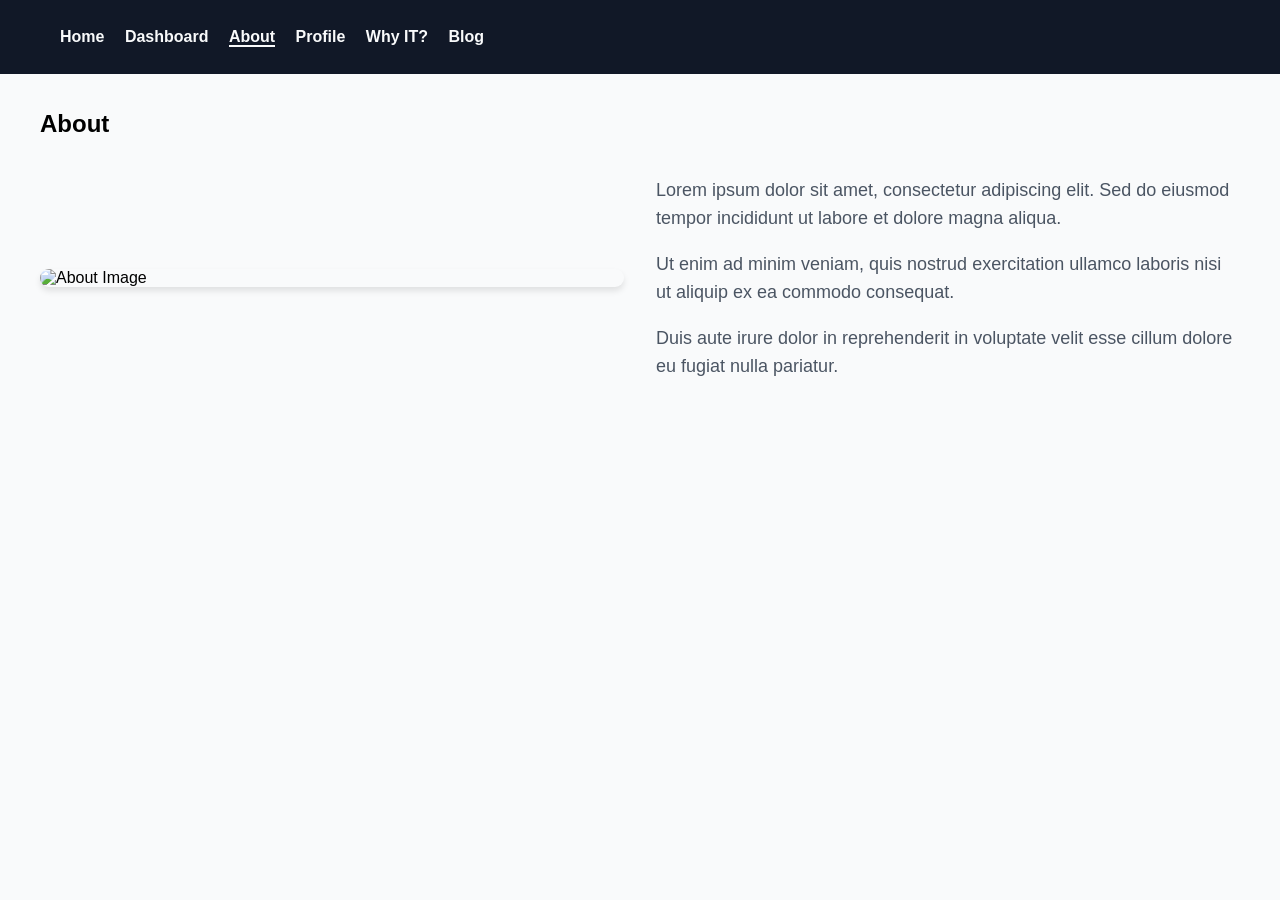
==== about.html @ 6f4bd99e "add about, blog, dashboard, why-it" ====
<!DOCTYPE html>
<html lang="en">
<head>
    <meta charset="UTF-8">
    <meta name="viewport" content="width=device-width, initial-scale=1.0">
    <title>Home</title>
    <link rel="stylesheet" href="assets/css/style.css">
</head>
<body>
    <nav>
        <ul>
            <li><a class="" href="index.html">Home</a></li>
            <li><a class="" href="dashboard.html">Dashboard</a></li>
            <li><a class="active" href="about.html">About</a></li>
            <li><a class="" href="profile.html">Profile</a></li>
            <li><a class="" href="why-it.html">Why IT?</a></li>
            <li><a class="" href="blog.html">Blog</a></li>
        </ul>
    </nav>
    
    <section id="about" class="container">
        <h1>About</h1>
        <div class="content">
            <img src="https://placehold.co/600x400" alt="About Image" class="about-image">
            <div class="about-me">
                <p>Lorem ipsum dolor sit amet, consectetur adipiscing elit. Sed do eiusmod tempor incididunt ut labore et dolore
                    magna aliqua.</p>
                <p>Ut enim ad minim veniam, quis nostrud exercitation ullamco laboris nisi ut aliquip ex ea commodo consequat.</p>
                <p>Duis aute irure dolor in reprehenderit in voluptate velit esse cillum dolore eu fugiat nulla pariatur.</p>
            </div>
        </div>

    </section>
</body>
</html>
---- assets/css/style.css ----
:root{
    --header-font-h1-size: 2rem;
    --header-font-p-size: 1rem;
}

body {
    margin: 0;
    font-family: Arial, sans-serif;
    padding: 0;
    background-color: #f9fafb;
}

.container {
    max-width: 1200px;
    margin: 0 auto;
    padding: 1rem;
}

/* Navigation */
nav {
    position: sticky;
    top: 0;
    align-items: center;
    justify-content: space-between;
    gap: 1rem;
    padding: 0.75rem 1.25rem;
    background: #111827;
    color: #f9fafb;
    list-style: none;
}

nav li {
    display: inline-block;
    margin-right: 1rem;
}

nav a {
    color: #f9fafb;
    text-decoration: none;
    font-weight: 600;
    transition: opacity 0.2s ease;
}

nav a:hover {
    color: #f9fafb;
    opacity: 0.8;
}

nav a.active {
    color: #f9fafb;
    font-weight: bold;
    border-bottom: 2px solid #f9fafb;
}

/* Home  */
#home {
    background: url(https://placehold.co/600x400/grey/white) no-repeat center center/cover;
    height: 100vh;
    padding: 2rem;
    font-size: 1.5rem;
    text-align: center;
    align-content: center;
}

/* Dashboard */
#dashboard {
    padding: 2rem;
}
.dashboard-header h1 {
    font-size: var(--header-font-h1-size);
    font-weight: bold;
    color: #111827;
}

.dashboard-header p {
    font-size: var(--header-font-p-size);
    color: #4b5563;
}

table {
    width: 100%;
    border-spacing: 2px;
    border-collapse: separate;
    box-sizing: border-box; 
    margin-top: 1rem;
}
thead th {
    background-color: #2d4157;
    color: #f9fafb;
    padding: 0.75rem;
    text-align: left;
    font-weight: bold;
}
tbody td {
    background-color: #f9fafb;
    color: #111827;
    padding: 0.75rem;
    border-top: 1px solid #e5e7eb;
}

#progressbar {
  background-color: black;
  border-radius: 13px;
  padding: 1.5px;
}

#progressbar>div {
  background-color: rgb(255, 47, 0);
  width: 0%;
  height: 15px;
  border-radius: 13px;
}

/* About */
.content {
    max-width: 1200px;
    margin: 0 auto;
    display: flex;
    align-items: center;
    gap: 2rem;
}

.about-image {
    flex: 0 0 calc(50% - 1rem);
    width: 100%;
    height: auto;
    border-radius: 2.5rem;
    box-shadow: 0 4px 6px rgba(0, 0, 0, 0.1);
}

.about-me {
    flex: 0 0 calc(50% - 1rem);
    font-size: 1.125rem;
    line-height: 1.75rem;
    color: #4b5563;
}

/* Blog */
#blog {
    padding: 2rem;
}

.blog-header {
    text-align: center;
    margin-bottom: 2rem;
}

.blog-header h1 {
    font-size: var(--header-font-h1-size);
    font-weight: bold;
    color: #111827;
}

.blog-header p {
    font-size: var(--header-font-p-size);
    color: #4b5563;
}

.blog-grid {
    display: grid;
    grid-template-columns: repeat(auto-fill, minmax(300px, 1fr));
    gap: 2rem;
    margin-top: 2rem;
}

.blog-post {
    background-color: #fff;
    border-radius: 0.75rem;
    overflow: hidden;
    box-shadow: 0 16px 32px rgba(0, 0, 0, 0.12);
    padding: 1.5rem;
    display: flex;
    flex-direction: column;
}

.post-meta {
    display: flex;
    gap: 1rem;
    margin-bottom: 1rem;
    align-items: center;
}

.post-date {
    font-size: 0.875rem;
    color: #6b7280;
    font-weight: 500;
}

.blog-post h2 {
    font-size: 1.375rem;
    font-weight: 700;
    color: #111827;
    margin: 0 0 0.75rem 0;
    line-height: 1.4;
}

.post-excerpt {
    color: #4b5563;
    font-size: 0.95rem;
    line-height: 1.6;
    margin-bottom: 1.5rem;
    flex-grow: 1;
}
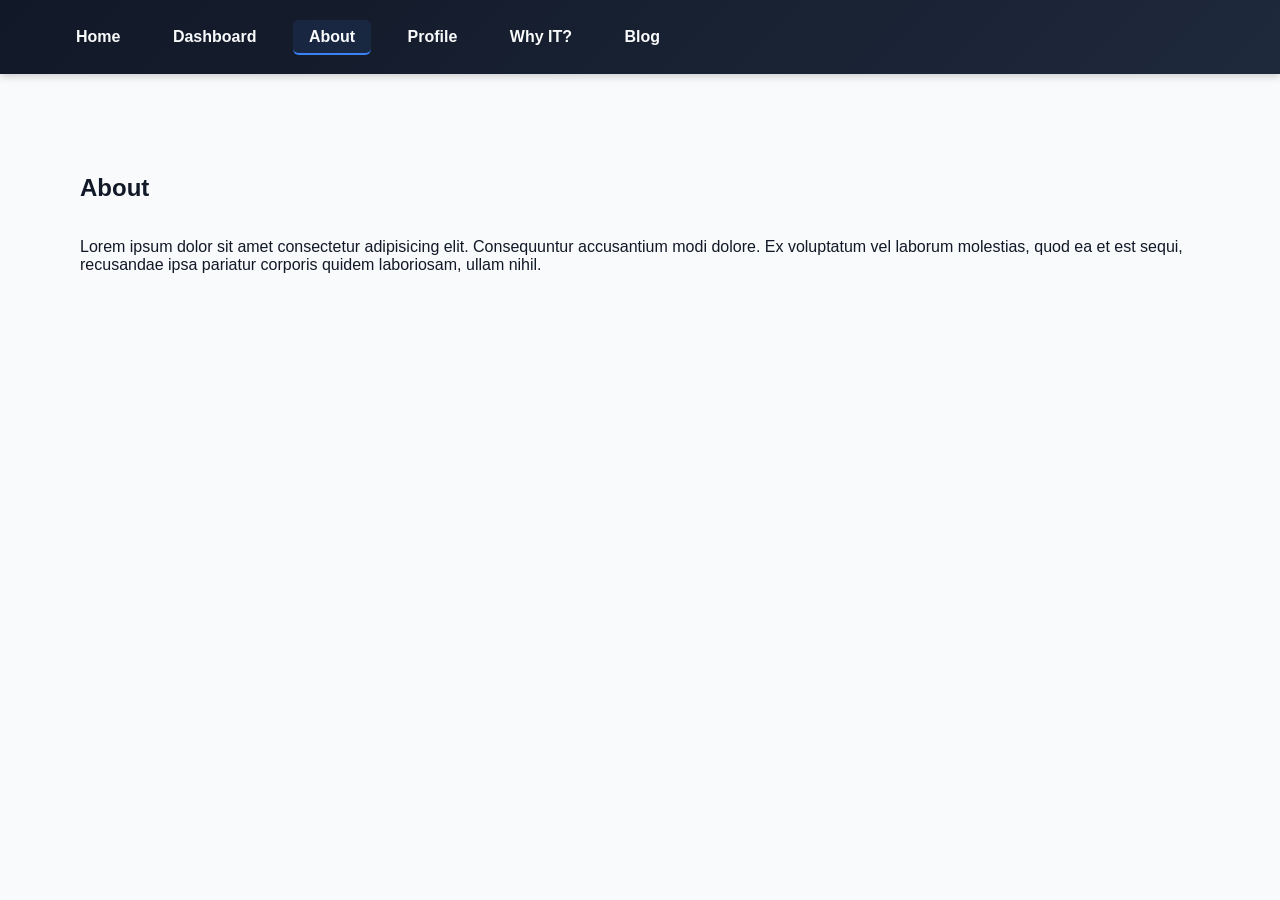
==== commit 46ba5ba0: "update ver.1.2" ====
--- a/about.html
+++ b/about.html
@@ -21,12 +21,10 @@
     <section id="about" class="container">
         <h1>About</h1>
         <div class="content">
-            <img src="https://placehold.co/600x400" alt="About Image" class="about-image">
             <div class="about-me">
-                <p>Lorem ipsum dolor sit amet, consectetur adipiscing elit. Sed do eiusmod tempor incididunt ut labore et dolore
-                    magna aliqua.</p>
-                <p>Ut enim ad minim veniam, quis nostrud exercitation ullamco laboris nisi ut aliquip ex ea commodo consequat.</p>
-                <p>Duis aute irure dolor in reprehenderit in voluptate velit esse cillum dolore eu fugiat nulla pariatur.</p>
+                <p>
+                    Lorem ipsum dolor sit amet consectetur adipisicing elit. Consequuntur accusantium modi dolore. Ex voluptatum vel laborum molestias, quod ea et est sequi, recusandae ipsa pariatur corporis quidem laboriosam, ullam nihil.
+                </p>
             </div>
         </div>
 
--- a/assets/css/style.css
+++ b/assets/css/style.css
@@ -1,19 +1,131 @@
-:root{
+:root {
     --header-font-h1-size: 2rem;
     --header-font-p-size: 1rem;
 }
 
 body {
     margin: 0;
-    font-family: Arial, sans-serif;
+    font-family: -apple-system, BlinkMacSystemFont, 'Segoe UI', 'Roboto', 'Oxygen', 'Ubuntu', 'Cantarell', sans-serif;
     padding: 0;
     background-color: #f9fafb;
+    color: #111827;
 }
 
 .container {
-    max-width: 1200px;
+    max-width: 1120px;
     margin: 0 auto;
-    padding: 1rem;
+    padding: 5rem 1.5rem;
+}
+
+.btn {
+    display: inline-block;
+    padding: 0.5rem 1rem;
+    background-color: #e85d3f;
+    color: #f9fafb;
+    text-decoration: none;
+    border-radius: 0.5rem;
+    font-weight: 700;
+    transition: transform 0.25s ease, background-color 0.25s ease;
+}
+
+.btn span {
+    display: inline-block;
+    margin-left: 0.5rem;
+    transition: transform 0.25s ease;
+}
+
+.btn:hover {
+    background-color: #c94a31;
+    transform: translateY(-2px);
+}
+
+.btn:hover span {
+    transform: translateX(4px);
+}
+
+.home-content {
+    background: #ffffff;
+    border-radius: 1rem;
+    box-shadow: 0 20px 50px rgba(15, 23, 42, 0.159);
+    display: grid;
+    grid-template-columns: minmax(0, 1fr) 220px;
+    gap: 4rem;
+    margin: 0 auto;
+    max-width: 920px;
+    padding: 3.5rem;
+}
+
+.home-copy {
+    max-width: 620px;
+}
+
+.eyebrow {
+    color: #e85d3f;
+    font-size: 0.75rem;
+    font-weight: 800;
+    letter-spacing: 0.12em;
+    margin: 0 0 1rem;
+    text-transform: uppercase;
+}
+
+.home-copy h2 {
+    color: #0f172a;
+    font-size: clamp(2rem, 5vw, 3.5rem);
+    line-height: 1.05;
+    margin: 0 0 1.25rem;
+}
+
+.home-copy > p:not(.eyebrow) {
+    color: #64748b;
+    line-height: 1.8;
+    margin: 0 0 2rem;
+}
+
+.home-stats {
+    align-self: stretch;
+    border-left: 1px solid #e2e8f0;
+    display: flex;
+    flex-direction: column;
+    justify-content: space-between;
+    padding-left: 2rem;
+}
+
+.stat {
+    display: flex;
+    flex-direction: column;
+    gap: 0.25rem;
+}
+
+.stat strong {
+    color: #0f172a;
+    font-size: 1.5rem;
+}
+
+.stat span {
+    color: #94a3b8;
+    font-size: 0.8rem;
+    font-weight: 700;
+    text-transform: uppercase;
+}
+
+@media (max-width: 700px) {
+    .container {
+        padding: 3rem 1rem;
+    }
+
+    .home-content {
+        grid-template-columns: 1fr;
+        gap: 2.5rem;
+        padding: 2rem;
+    }
+
+    .home-stats {
+        border-left: 0;
+        border-top: 1px solid #e2e8f0;
+        flex-direction: row;
+        gap: 1rem;
+        padding: 1.5rem 0 0;
+    }
 }
 
 /* Navigation */
@@ -24,9 +136,11 @@
     justify-content: space-between;
     gap: 1rem;
     padding: 0.75rem 1.25rem;
-    background: #111827;
+    background: linear-gradient(135deg, #111827 0%, #1e293b 100%);
     color: #f9fafb;
     list-style: none;
+    box-shadow: 0 2px 8px rgba(0, 0, 0, 0.2);
+    z-index: 100;
 }
 
 nav li {
@@ -38,101 +152,161 @@
     color: #f9fafb;
     text-decoration: none;
     font-weight: 600;
-    transition: opacity 0.2s ease;
+    transition: all 0.3s ease;
+    padding: 0.5rem 1rem;
+    border-radius: 0.375rem;
+    position: relative;
 }
 
 nav a:hover {
     color: #f9fafb;
-    opacity: 0.8;
+    background-color: rgba(59, 130, 246, 0.1);
+    transform: translateY(-2px);
 }
 
 nav a.active {
     color: #f9fafb;
     font-weight: bold;
-    border-bottom: 2px solid #f9fafb;
+    border-bottom: 2px solid #3b82f6;
+    background-color: rgba(59, 130, 246, 0.1);
 }
 
 /* Home  */
 #home {
-    background: url(https://placehold.co/600x400/grey/white) no-repeat center center/cover;
+    background: linear-gradient(135deg, #0f172a 0%, #1e293b 100%);
     height: 100vh;
     padding: 2rem;
     font-size: 1.5rem;
     text-align: center;
     align-content: center;
+    color: #f9fafb;
+    display: flex;
+    flex-direction: column;
+    justify-content: center;
+    align-items: center;
+}
+
+#home h1 {
+    font-size: 3rem;
+    font-weight: 700;
+    margin-bottom: 1rem;
+    letter-spacing: -1px;
+}
+
+#home p {
+    font-size: 1.25rem;
+    color: #cbd5e1;
+    opacity: 0.9;
+}
+
+.typewriter p{
+    overflow: hidden; 
+    border-right: .15em solid #f9fafb; 
+    white-space: nowrap; 
+    margin: 0 auto; 
+    letter-spacing: .15em; 
+        animation: typing 8.5s steps(40, end) infinite, blink-caret .75s step-end infinite;
+}
+@keyframes typing {
+    0% { width: 0 }
+    41.176% { width: 100% }
+    100% { width: 100% }
+}
+
+/* The typewriter cursor effect */
+@keyframes blink-caret {
+  from, to { border-color: transparent }
+  50% { border-color: rgb(63, 159, 188); }
 }
 
 /* Dashboard */
 #dashboard {
     padding: 2rem;
 }
+
 .dashboard-header h1 {
     font-size: var(--header-font-h1-size);
-    font-weight: bold;
-    color: #111827;
+    font-weight: 700;
+    color: #111827;
+    margin-bottom: 0.5rem;
+    letter-spacing: -0.5px;
 }
 
 .dashboard-header p {
     font-size: var(--header-font-p-size);
-    color: #4b5563;
+    color: #6b7280;
+    margin: 0;
 }
 
 table {
     width: 100%;
-    border-spacing: 2px;
+    border-spacing: 0;
     border-collapse: separate;
-    box-sizing: border-box; 
+    box-sizing: border-box;
     margin-top: 1rem;
-}
+    border-radius: 0.75rem;
+    overflow: hidden;
+    box-shadow: 0 4px 12px rgba(0, 0, 0, 0.08);
+}
+
 thead th {
-    background-color: #2d4157;
-    color: #f9fafb;
-    padding: 0.75rem;
+    background: #2d4157;
+    color: #f9fafb;
+    padding: 1rem 0.75rem;
     text-align: left;
-    font-weight: bold;
-}
+    font-weight: 600;
+    font-size: 0.95rem;
+    letter-spacing: 0.5px;
+}
+
 tbody td {
-    background-color: #f9fafb;
-    color: #111827;
-    padding: 0.75rem;
+    background-color: #f8fafc;
+    color: #111827;
+    padding: 1rem 0.75rem;
     border-top: 1px solid #e5e7eb;
+    transition: all 0.3s ease;
+}
+
+tbody tr {
+    transition: all 0.3s cubic-bezier(0.4, 0, 0.2, 1);
+}
+
+tbody tr:nth-child(even) td {
+    background-color: #f0f4f8;
+}
+
+tbody tr:hover td {
+    background-color: #dbeafe;
+    box-shadow: inset 0 0 0 1px none;
+}
+
+tbody tr:hover {
+    background-color: #dbeafe;
+    box-shadow: 0 4px 12px rgba(59, 130, 246, 0.15);
 }
 
 #progressbar {
-  background-color: black;
-  border-radius: 13px;
-  padding: 1.5px;
+    margin: 1.5rem auto;
+    background-color: rgb(61, 61, 61);
+    border-radius: 13px;
+    padding: 1.5px;
 }
 
 #progressbar>div {
-  background-color: rgb(255, 47, 0);
-  width: 0%;
-  height: 15px;
-  border-radius: 13px;
+    background-color: rgb(255, 47, 0);
+    width: 0%;
+    height: 15px;
+    border-radius: 13px;
 }
 
 /* About */
 .content {
+    font: roboto;
     max-width: 1200px;
     margin: 0 auto;
     display: flex;
     align-items: center;
     gap: 2rem;
-}
-
-.about-image {
-    flex: 0 0 calc(50% - 1rem);
-    width: 100%;
-    height: auto;
-    border-radius: 2.5rem;
-    box-shadow: 0 4px 6px rgba(0, 0, 0, 0.1);
-}
-
-.about-me {
-    flex: 0 0 calc(50% - 1rem);
-    font-size: 1.125rem;
-    line-height: 1.75rem;
-    color: #4b5563;
 }
 
 /* Blog */
@@ -202,3 +376,19 @@
     flex-grow: 1;
 }
 
+/* Profile */
+
+.profile-image {
+    flex: 0 0 calc(50% - 1rem);
+    width: 100%;
+    height: auto;
+    border-radius: 2.5rem;
+    box-shadow: 0 4px 6px rgba(0, 0, 0, 0.1);
+}
+
+.profile-me {
+    flex: 0 0 calc(50% - 1rem);
+    font-size: 1.125rem;
+    line-height: 1.75rem;
+    color: #4b5563;
+}
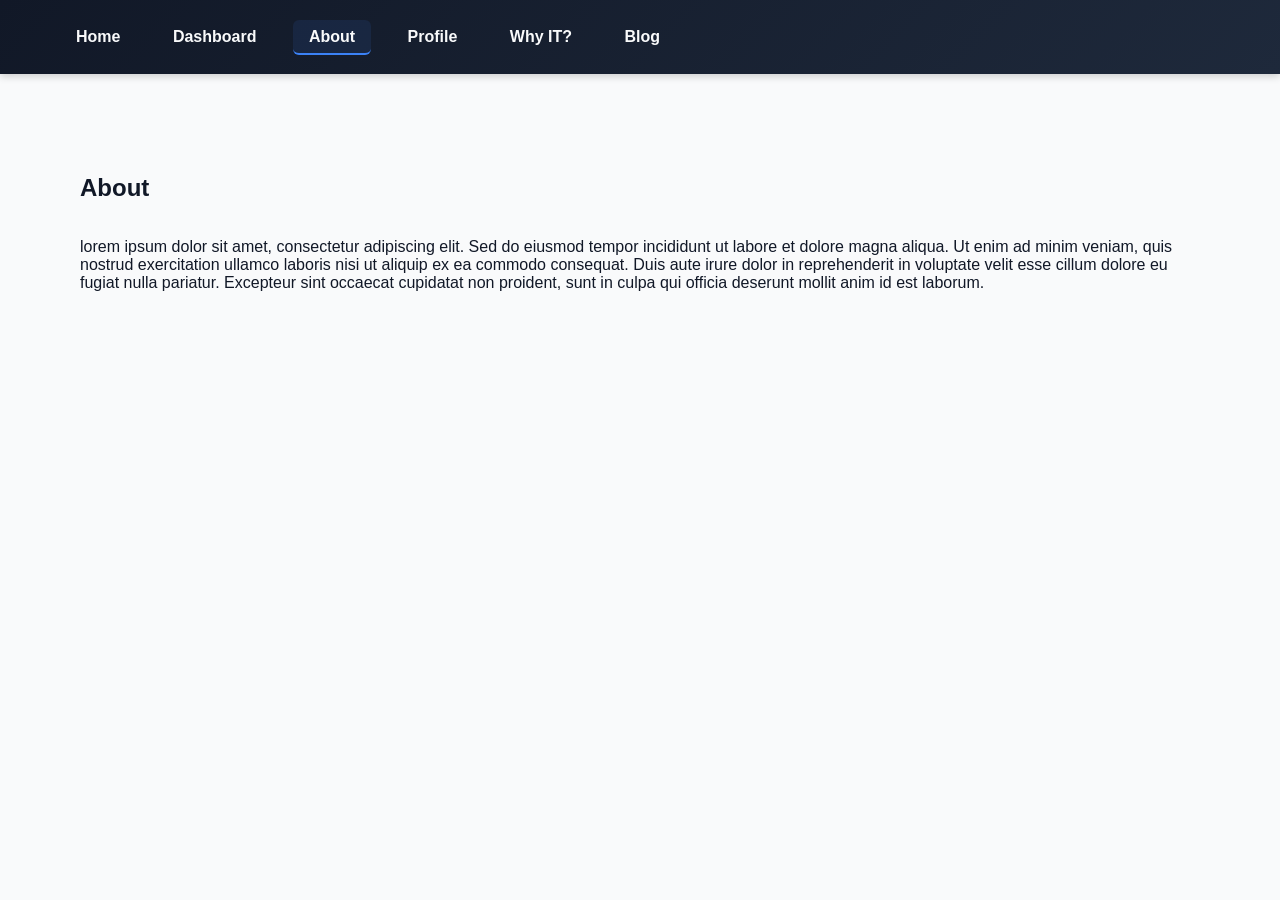
==== commit b7e6a5bd: "update animation and flexbox" ====
--- a/about.html
+++ b/about.html
@@ -1,11 +1,13 @@
 <!DOCTYPE html>
 <html lang="en">
+
 <head>
     <meta charset="UTF-8">
     <meta name="viewport" content="width=device-width, initial-scale=1.0">
     <title>Home</title>
     <link rel="stylesheet" href="assets/css/style.css">
 </head>
+
 <body>
     <nav>
         <ul>
@@ -17,17 +19,22 @@
             <li><a class="" href="blog.html">Blog</a></li>
         </ul>
     </nav>
-    
+
     <section id="about" class="container">
         <h1>About</h1>
         <div class="content">
             <div class="about-me">
                 <p>
-                    Lorem ipsum dolor sit amet consectetur adipisicing elit. Consequuntur accusantium modi dolore. Ex voluptatum vel laborum molestias, quod ea et est sequi, recusandae ipsa pariatur corporis quidem laboriosam, ullam nihil.
+                    lorem ipsum dolor sit amet, consectetur adipiscing elit. Sed do eiusmod tempor incididunt ut labore
+                    et dolore magna aliqua. Ut enim ad minim veniam, quis nostrud exercitation ullamco laboris nisi ut
+                    aliquip ex ea commodo consequat. Duis aute irure dolor in reprehenderit in voluptate velit esse
+                    cillum dolore eu fugiat nulla pariatur. Excepteur sint occaecat cupidatat non proident, sunt in
+                    culpa qui officia deserunt mollit anim id est laborum.
                 </p>
             </div>
         </div>
 
     </section>
 </body>
+
 </html>
--- a/assets/css/style.css
+++ b/assets/css/style.css
@@ -391,4 +391,214 @@
     font-size: 1.125rem;
     line-height: 1.75rem;
     color: #4b5563;
+}
+
+/* Why IT */
+#why-it {
+    max-width: 1120px;
+}
+
+.why-hero {
+    align-items: end;
+    background: #102a43;
+    border-radius: 1rem;
+    color: #f8fafc;
+    display: grid;
+    grid-template-columns: minmax(0, 1fr) 280px;
+    gap: 3rem;
+    overflow: hidden;
+    padding: clamp(2rem, 6vw, 5rem);
+    position: relative;
+}
+
+.why-hero::after {
+    background: #e85d3f;
+    content: '';
+    height: 180px;
+    position: absolute;
+    right: -50px;
+    top: -55px;
+    transform: rotate(28deg);
+    width: 130px;
+}
+
+.why-hero-copy {
+    max-width: 650px;
+    position: relative;
+    z-index: 1;
+}
+
+.why-hero .eyebrow,
+.why-next .eyebrow {
+    color: #ff987f;
+}
+
+.why-hero h1 {
+    font-size: clamp(3.25rem, 9vw, 6.5rem);
+    letter-spacing: -0.06em;
+    line-height: 0.9;
+    margin: 0 0 1.75rem;
+}
+
+.why-intro {
+    color: #d8e4ef;
+    font-size: clamp(1.1rem, 2vw, 1.35rem);
+    line-height: 1.7;
+    margin: 0 0 2rem;
+    max-width: 600px;
+}
+
+.why-hero .btn {
+    background: #f8fafc;
+    color: #102a43;
+}
+
+.why-hero .btn:hover {
+    background: #ff987f;
+    color: #102a43;
+}
+
+.why-hero-mark {
+    align-items: center;
+    border-left: 1px solid rgba(216, 228, 239, 0.3);
+    display: flex;
+    flex-direction: column;
+    justify-content: center;
+    min-height: 230px;
+    position: relative;
+    z-index: 1;
+}
+
+.mark-bracket {
+    color: #ff987f;
+    font-family: 'Courier New', monospace;
+    font-size: clamp(3rem, 8vw, 5.5rem);
+    font-weight: 700;
+    line-height: 1;
+}
+
+.mark-label {
+    color: #9fb3c8;
+    font-family: 'Courier New', monospace;
+    font-size: 0.75rem;
+    letter-spacing: 0.08em;
+    margin-top: 1rem;
+    text-transform: uppercase;
+}
+
+.why-reasons {
+    padding: 5rem 0 4rem;
+}
+
+.section-heading {
+    align-items: end;
+    display: flex;
+    justify-content: space-between;
+    gap: 2rem;
+    margin-bottom: 2rem;
+}
+
+.section-heading .eyebrow {
+    margin-bottom: 0.25rem;
+}
+
+.section-heading h2,
+.why-next h2 {
+    color: #102a43;
+    font-size: clamp(1.75rem, 4vw, 2.5rem);
+    letter-spacing: -0.04em;
+    line-height: 1.1;
+    margin: 0;
+}
+
+.reason-grid {
+    display: grid;
+    grid-template-columns: repeat(3, 1fr);
+    gap: 1rem;
+}
+
+.reason-card {
+    background: #ffffff;
+    border-top: 4px solid #e85d3f;
+    box-shadow: 0 12px 30px rgba(15, 23, 42, 0.09);
+    padding: 1.75rem;
+    transition: transform 0.25s ease, box-shadow 0.25s ease;
+}
+
+.reason-card:hover {
+    box-shadow: 0 18px 36px rgba(15, 23, 42, 0.14);
+    transform: translateY(-5px);
+}
+
+.reason-number {
+    color: #e85d3f;
+    font-family: 'Courier New', monospace;
+    font-size: 0.8rem;
+    font-weight: 700;
+}
+
+.reason-card h3 {
+    color: #102a43;
+    font-size: 1.3rem;
+    margin: 2.5rem 0 0.75rem;
+}
+
+.reason-card p,
+.why-next > p {
+    color: #52677d;
+    line-height: 1.7;
+    margin: 0;
+}
+
+.why-next {
+    align-items: center;
+    background: #dff2f0;
+    display: grid;
+    grid-template-columns: minmax(180px, 0.7fr) 1fr;
+    gap: 3rem;
+    padding: 2.5rem 3rem;
+}
+
+.why-next .eyebrow {
+    color: #15807b;
+    margin-bottom: 0.65rem;
+}
+
+@media (max-width: 700px) {
+    .why-hero {
+        grid-template-columns: 1fr;
+        gap: 2rem;
+        padding: 2rem;
+    }
+
+    .why-hero-mark {
+        border-left: 0;
+        border-top: 1px solid rgba(216, 228, 239, 0.3);
+        min-height: 150px;
+        padding-top: 1.5rem;
+    }
+
+    .why-reasons {
+        padding: 3.5rem 0;
+    }
+
+    .section-heading,
+    .why-next {
+        align-items: start;
+        grid-template-columns: 1fr;
+        display: grid;
+        gap: 1rem;
+    }
+
+    .reason-grid {
+        grid-template-columns: 1fr;
+    }
+
+    .reason-card h3 {
+        margin-top: 1.5rem;
+    }
+
+    .why-next {
+        padding: 2rem;
+    }
 }
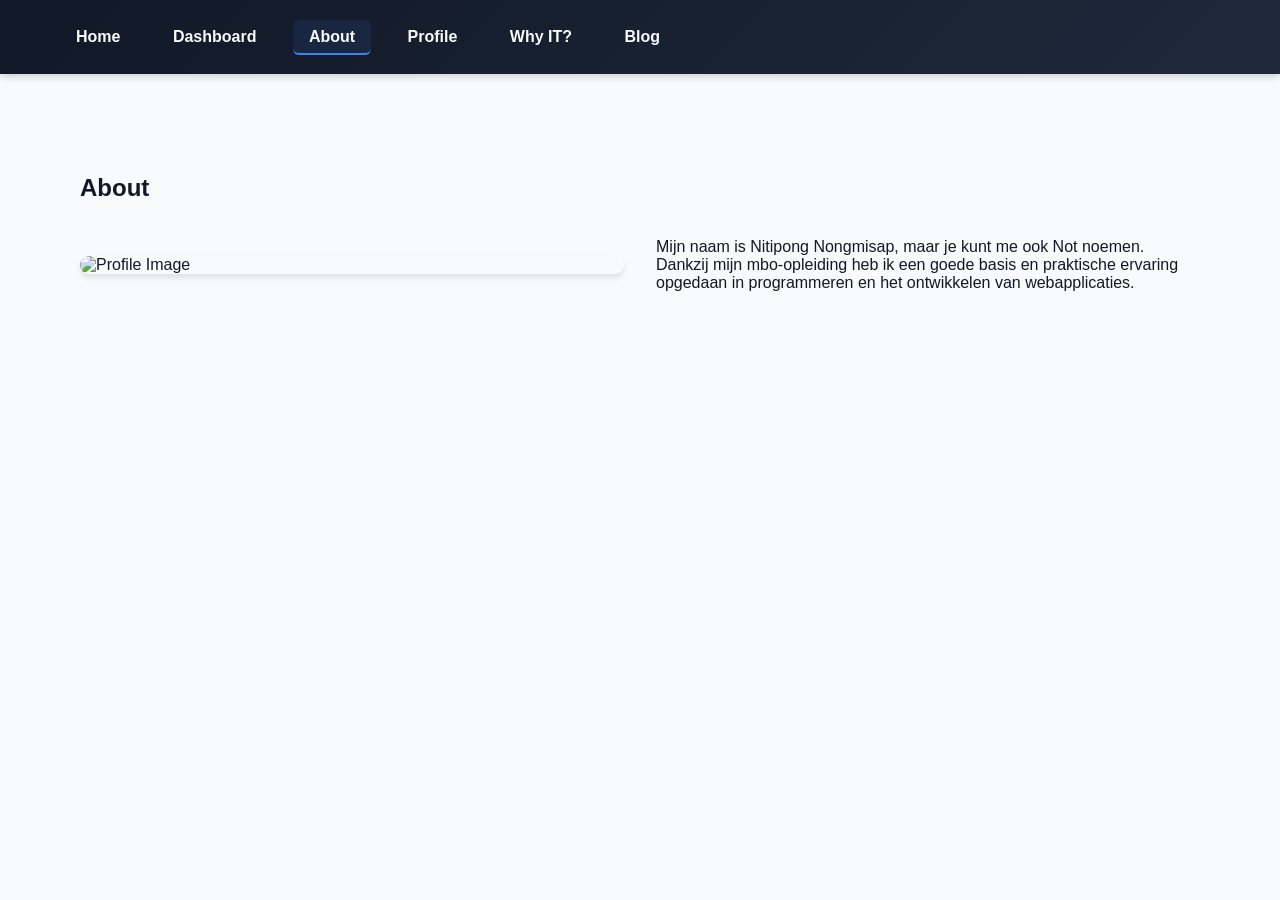
==== commit adf5d898: "add style to blog & change style profile" ====
--- a/about.html
+++ b/about.html
@@ -4,7 +4,7 @@
 <head>
     <meta charset="UTF-8">
     <meta name="viewport" content="width=device-width, initial-scale=1.0">
-    <title>Home</title>
+    <title>About | Not Nongmisap</title>
     <link rel="stylesheet" href="assets/css/style.css">
 </head>
 
@@ -22,19 +22,17 @@
 
     <section id="about" class="container">
         <h1>About</h1>
-        <div class="content">
+        <div class="about-content">
+            <img src="https://placehold.co/600x400" alt="Profile Image" class="about-image">
             <div class="about-me">
                 <p>
-                    lorem ipsum dolor sit amet, consectetur adipiscing elit. Sed do eiusmod tempor incididunt ut labore
-                    et dolore magna aliqua. Ut enim ad minim veniam, quis nostrud exercitation ullamco laboris nisi ut
-                    aliquip ex ea commodo consequat. Duis aute irure dolor in reprehenderit in voluptate velit esse
-                    cillum dolore eu fugiat nulla pariatur. Excepteur sint occaecat cupidatat non proident, sunt in
-                    culpa qui officia deserunt mollit anim id est laborum.
+                    Mijn naam is Nitipong Nongmisap, maar je kunt me ook Not noemen. Dankzij mijn mbo-opleiding heb ik
+                    een goede basis en praktische ervaring opgedaan in programmeren en het ontwikkelen van
+                    webapplicaties.
                 </p>
             </div>
         </div>
-
     </section>
 </body>
 
-</html>+</html>
--- a/assets/css/style.css
+++ b/assets/css/style.css
@@ -41,6 +41,123 @@
 
 .btn:hover span {
     transform: translateX(4px);
+}
+
+.btn-secondary {
+    display: inline-block;
+    padding: 0.5rem 1rem;
+    background-color: #0878b4;
+    color: #f9fafb;
+    text-decoration: none;
+    border-radius: 0.5rem;
+    font-weight: 700;
+    transition: transform 0.25s ease, background-color 0.25s ease;;
+}
+
+.btn-secondary span {
+    display: inline-block;
+    margin-left: 0.5rem;
+    transition: transform 0.25s ease;
+}
+
+.btn-secondary:hover {
+    background-color: #065a8c;
+    transform: translateY(-2px);
+}
+
+.btn-secondary:hover span {
+    transform: translateX(-4px);
+}
+
+/* Navigation */
+nav {
+    position: sticky;
+    top: 0;
+    align-items: center;
+    justify-content: space-between;
+    gap: 1rem;
+    padding: 0.75rem 1.25rem;
+    background: linear-gradient(135deg, #111827 0%, #1e293b 100%);
+    color: #f9fafb;
+    list-style: none;
+    box-shadow: 0 2px 8px rgba(0, 0, 0, 0.2);
+    z-index: 100;
+}
+
+nav li {
+    display: inline-block;
+    margin-right: 1rem;
+}
+
+nav a {
+    color: #f9fafb;
+    text-decoration: none;
+    font-weight: 600;
+    transition: all 0.3s ease;
+    padding: 0.5rem 1rem;
+    border-radius: 0.375rem;
+    position: relative;
+}
+
+nav a:hover {
+    color: #f9fafb;
+    background-color: rgba(59, 130, 246, 0.1);
+    transform: translateY(-2px);
+}
+
+nav a.active {
+    color: #f9fafb;
+    font-weight: bold;
+    border-bottom: 2px solid #3b82f6;
+    background-color: rgba(59, 130, 246, 0.1);
+}
+
+/* Home  */
+#home {
+    background: linear-gradient(135deg, #0f172a 0%, #1e293b 100%);
+    height: 100vh;
+    padding: 2rem;
+    font-size: 1.5rem;
+    text-align: center;
+    align-content: center;
+    color: #f9fafb;
+    display: flex;
+    flex-direction: column;
+    justify-content: center;
+    align-items: center;
+}
+
+#home h1 {
+    font-size: 3rem;
+    font-weight: 700;
+    margin-bottom: 1rem;
+    letter-spacing: -1px;
+}
+
+#home p {
+    font-size: 1.25rem;
+    color: #cbd5e1;
+    opacity: 0.9;
+}
+
+.typewriter p{
+    overflow: hidden; 
+    border-right: .15em solid #f9fafb; 
+    white-space: nowrap; 
+    margin: 0 auto; 
+    letter-spacing: .15em; 
+        animation: typing 8.5s steps(40, end) infinite, blink-caret .75s step-end infinite;
+}
+@keyframes typing {
+    0% { width: 0 }
+    41.176% { width: 100% }
+    100% { width: 100% }
+}
+
+/* The typewriter cursor effect */
+@keyframes blink-caret {
+  from, to { border-color: transparent }
+  50% { border-color: rgb(63, 159, 188); }
 }
 
 .home-content {
@@ -128,97 +245,6 @@
     }
 }
 
-/* Navigation */
-nav {
-    position: sticky;
-    top: 0;
-    align-items: center;
-    justify-content: space-between;
-    gap: 1rem;
-    padding: 0.75rem 1.25rem;
-    background: linear-gradient(135deg, #111827 0%, #1e293b 100%);
-    color: #f9fafb;
-    list-style: none;
-    box-shadow: 0 2px 8px rgba(0, 0, 0, 0.2);
-    z-index: 100;
-}
-
-nav li {
-    display: inline-block;
-    margin-right: 1rem;
-}
-
-nav a {
-    color: #f9fafb;
-    text-decoration: none;
-    font-weight: 600;
-    transition: all 0.3s ease;
-    padding: 0.5rem 1rem;
-    border-radius: 0.375rem;
-    position: relative;
-}
-
-nav a:hover {
-    color: #f9fafb;
-    background-color: rgba(59, 130, 246, 0.1);
-    transform: translateY(-2px);
-}
-
-nav a.active {
-    color: #f9fafb;
-    font-weight: bold;
-    border-bottom: 2px solid #3b82f6;
-    background-color: rgba(59, 130, 246, 0.1);
-}
-
-/* Home  */
-#home {
-    background: linear-gradient(135deg, #0f172a 0%, #1e293b 100%);
-    height: 100vh;
-    padding: 2rem;
-    font-size: 1.5rem;
-    text-align: center;
-    align-content: center;
-    color: #f9fafb;
-    display: flex;
-    flex-direction: column;
-    justify-content: center;
-    align-items: center;
-}
-
-#home h1 {
-    font-size: 3rem;
-    font-weight: 700;
-    margin-bottom: 1rem;
-    letter-spacing: -1px;
-}
-
-#home p {
-    font-size: 1.25rem;
-    color: #cbd5e1;
-    opacity: 0.9;
-}
-
-.typewriter p{
-    overflow: hidden; 
-    border-right: .15em solid #f9fafb; 
-    white-space: nowrap; 
-    margin: 0 auto; 
-    letter-spacing: .15em; 
-        animation: typing 8.5s steps(40, end) infinite, blink-caret .75s step-end infinite;
-}
-@keyframes typing {
-    0% { width: 0 }
-    41.176% { width: 100% }
-    100% { width: 100% }
-}
-
-/* The typewriter cursor effect */
-@keyframes blink-caret {
-  from, to { border-color: transparent }
-  50% { border-color: rgb(63, 159, 188); }
-}
-
 /* Dashboard */
 #dashboard {
     padding: 2rem;
@@ -300,13 +326,21 @@
 }
 
 /* About */
-.content {
+.about-content {
     font: roboto;
     max-width: 1200px;
     margin: 0 auto;
     display: flex;
     align-items: center;
     gap: 2rem;
+}
+
+.about-image {
+    flex: 0 0 calc(50% - 1rem);
+    width: 100%;
+    height: auto;
+    border-radius: 2.5rem;
+    box-shadow: 0 4px 6px rgba(0, 0, 0, 0.1);
 }
 
 /* Blog */
@@ -376,30 +410,25 @@
     flex-grow: 1;
 }
 
+@media (max-width: 700px) {
+    .blog-grid {
+        grid-template-columns: 100%;
+    }
+}
+/* Goals */
+
+
+
 /* Profile */
 
-.profile-image {
-    flex: 0 0 calc(50% - 1rem);
-    width: 100%;
-    height: auto;
-    border-radius: 2.5rem;
-    box-shadow: 0 4px 6px rgba(0, 0, 0, 0.1);
-}
-
-.profile-me {
-    flex: 0 0 calc(50% - 1rem);
-    font-size: 1.125rem;
-    line-height: 1.75rem;
-    color: #4b5563;
-}
-
-/* Why IT */
-#why-it {
-    max-width: 1120px;
-}
-
-.why-hero {
-    align-items: end;
+@media (max-width: 1024px) {
+    .content {
+        flex-direction: column;
+        text-align: center;
+    }
+}
+
+.profile-hero {
     background: #102a43;
     border-radius: 1rem;
     color: #f8fafc;
@@ -411,15 +440,41 @@
     position: relative;
 }
 
-.why-hero::after {
-    background: #e85d3f;
-    content: '';
-    height: 180px;
-    position: absolute;
-    right: -50px;
-    top: -55px;
-    transform: rotate(28deg);
-    width: 130px;
+.profile-title {
+    font-size: 2rem;
+    font-weight: 700;
+    color: #fff;
+    margin-bottom: 0.5rem;
+}
+
+.profile-intro {
+    font-size: 1.125rem;
+    line-height: 1.75rem;
+    color: #d8e4ef;
+    margin-top: 1rem;
+}
+
+.profile-hero-copy {
+    max-width: 650px;
+    position: relative;
+    z-index: 1;
+}
+
+/* Why-IT */
+#why-it {
+    max-width: 1120px;
+}
+
+.why-hero {
+    background: #102a43;
+    border-radius: 1rem;
+    color: #f8fafc;
+    display: grid;
+    grid-template-columns: minmax(0, 1fr) 280px;
+    gap: 3rem;
+    overflow: hidden;
+    padding: clamp(2rem, 6vw, 5rem);
+    position: relative;
 }
 
 .why-hero-copy {
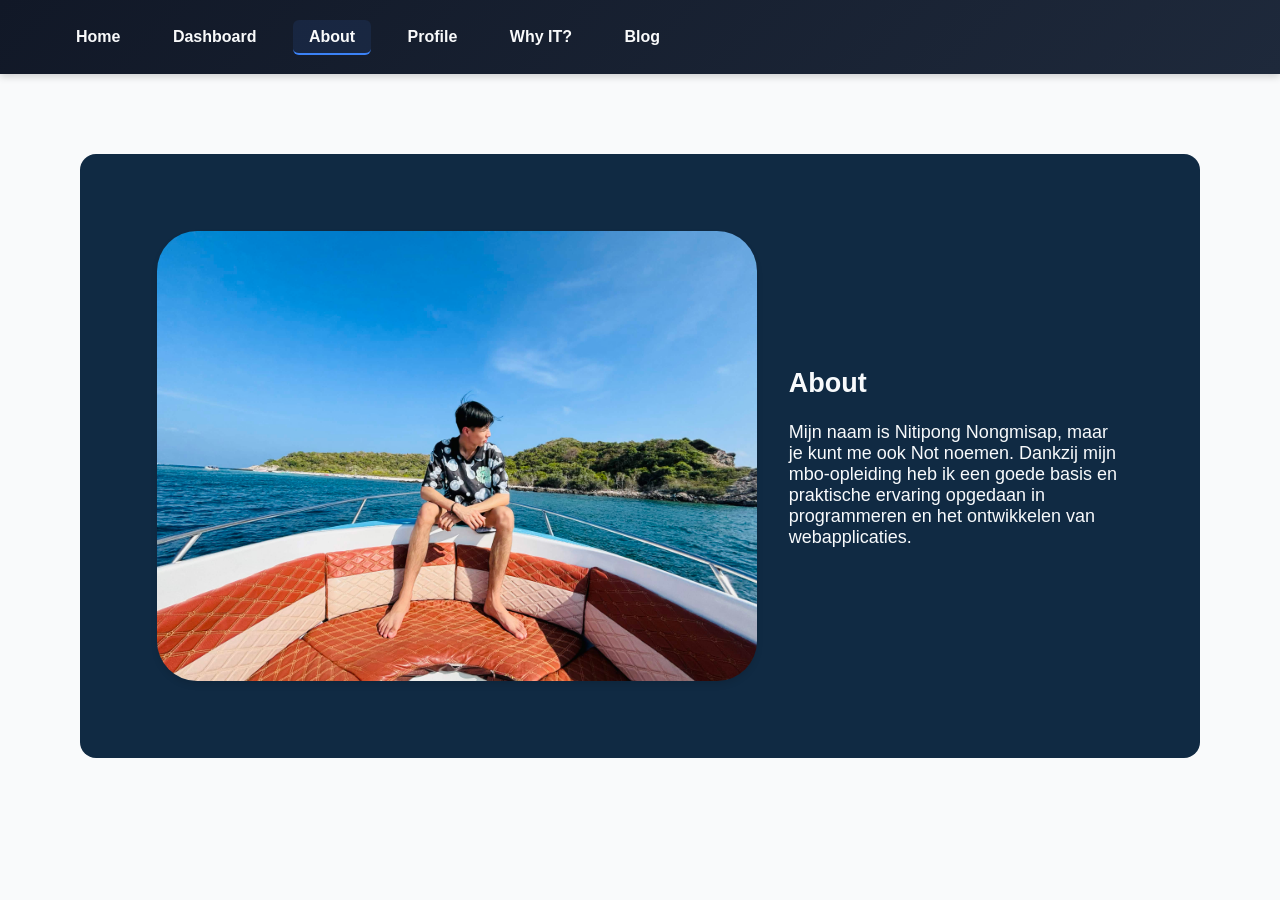
==== commit 28e75061: "update profile page" ====
--- a/about.html
+++ b/about.html
@@ -21,10 +21,11 @@
     </nav>
 
     <section id="about" class="container">
-        <h1>About</h1>
         <div class="about-content">
-            <img src="https://placehold.co/600x400" alt="Profile Image" class="about-image">
+            <img src="assets/images/profile.jpg" alt="Profile Image" class="about-image">
             <div class="about-me">
+                <h1>About</h1>
+
                 <p>
                     Mijn naam is Nitipong Nongmisap, maar je kunt me ook Not noemen. Dankzij mijn mbo-opleiding heb ik
                     een goede basis en praktische ervaring opgedaan in programmeren en het ontwikkelen van
@@ -35,4 +36,4 @@
     </section>
 </body>
 
-</html>
+</html>
--- a/assets/css/style.css
+++ b/assets/css/style.css
@@ -318,7 +318,7 @@
     padding: 1.5px;
 }
 
-#progressbar>div {
+#progressbarGrade {
     background-color: rgb(255, 47, 0);
     width: 0%;
     height: 15px;
@@ -327,20 +327,37 @@
 
 /* About */
 .about-content {
-    font: roboto;
+    background: #102a43;
+    font-size: 1.125rem;
+    color: #f8fafc;
+    border-radius: 1rem;
+    padding: clamp(2rem, 6vw, 5rem);
     max-width: 1200px;
     margin: 0 auto;
     display: flex;
     align-items: center;
     gap: 2rem;
+    flex-direction: row;
 }
 
 .about-image {
     flex: 0 0 calc(50% - 1rem);
     width: 100%;
-    height: auto;
+    height: 450px;
     border-radius: 2.5rem;
     box-shadow: 0 4px 6px rgba(0, 0, 0, 0.1);
+}
+
+@media screen and (max-width: 768px) {
+    .about-content {
+        flex-direction: column;
+    }
+
+    .about-image {
+        flex: 0 0 auto;
+        height: 500px;
+        width: 100%;
+    }
 }
 
 /* Blog */
@@ -421,44 +438,76 @@
 
 /* Profile */
 
-@media (max-width: 1024px) {
-    .content {
+#profile {
+    max-width: 960px;
+}
+
+.profile-hero {
+    background: linear-gradient(135deg, #102a43, #173f5f);
+    border-left: 5px solid #e85d3f;
+    border-radius: 0.75rem;
+    box-shadow: 0 18px 40px rgba(15, 23, 42, 0.16);
+    display: block;
+    margin: 2rem 0;
+    padding: clamp(2rem, 5vw, 4rem);
+}
+
+.profile-hero h1 {
+    color: #ffffff;
+    font-size: clamp(2rem, 5vw, 3.5rem);
+    line-height: 1;
+    margin: 0 0 1.25rem;
+}
+
+.profile-experience,
+.profile-hero-copy {
+    max-width: 700px;
+}
+
+.profile-experience > div:not(.home-stats),
+.profile-intro {
+    color: #d8e4ef;
+    font-size: 1.1rem;
+    line-height: 1.8;
+}
+
+.profile-hero + .profile-hero {
+    background: #ffffff;
+    border-left: 5px solid #0878b4;
+    color: #111827;
+}
+
+.profile-hero + .profile-hero h1 {
+    color: #102a43;
+}
+
+.profile-hero + .profile-hero .profile-intro {
+    color: #526579;
+}
+
+.profile-hero .home-stats {
+    border-left: 0;
+    display: flex;
+    flex-direction: row;
+    gap: 3rem;
+    margin-top: 2.5rem;
+    padding: 1.5rem 0 0;
+    border-top: 1px solid rgba(216, 228, 239, 0.3);
+}
+
+.profile-hero .stat b {
+    color: #ffffff;
+}
+
+@media (max-width: 700px) {
+    .profile-hero .home-stats {
+        align-items: flex-start;
         flex-direction: column;
-        text-align: center;
-    }
-}
-
-.profile-hero {
-    background: #102a43;
-    border-radius: 1rem;
-    color: #f8fafc;
-    display: grid;
-    grid-template-columns: minmax(0, 1fr) 280px;
-    gap: 3rem;
-    overflow: hidden;
-    padding: clamp(2rem, 6vw, 5rem);
-    position: relative;
-}
-
-.profile-title {
-    font-size: 2rem;
-    font-weight: 700;
-    color: #fff;
-    margin-bottom: 0.5rem;
-}
-
-.profile-intro {
-    font-size: 1.125rem;
-    line-height: 1.75rem;
-    color: #d8e4ef;
-    margin-top: 1rem;
-}
-
-.profile-hero-copy {
-    max-width: 650px;
-    position: relative;
-    z-index: 1;
-}
+        gap: 1rem;
+    }
+}
+
+
 
 /* Why-IT */
 #why-it {
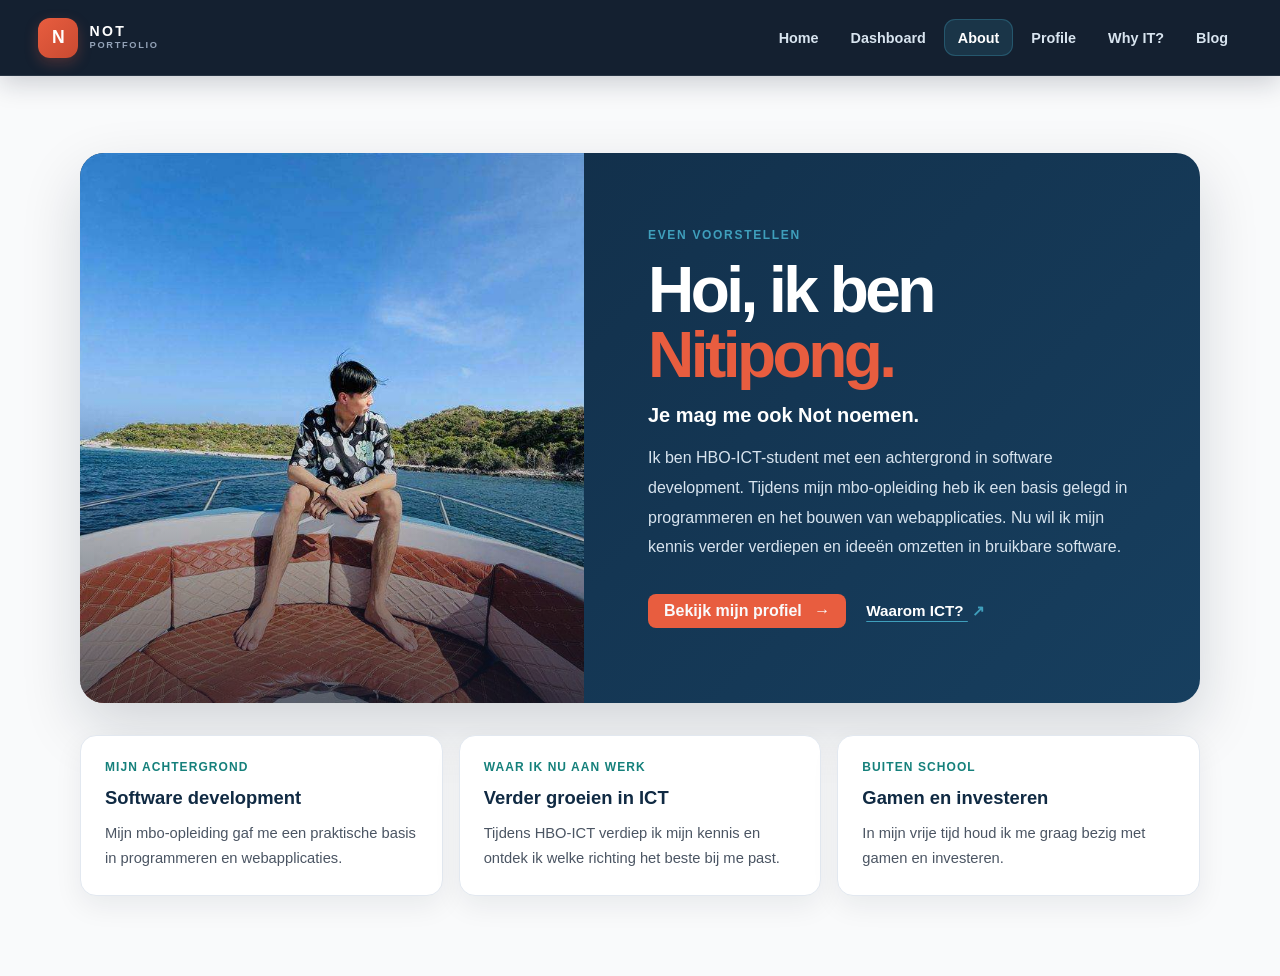
==== commit 48884e52: "Update portfolio website Co-authored-by: Copilot <223556219+Copilot@users.noreply.github.com>" ====
--- a/about.html
+++ b/about.html
@@ -1,39 +1,79 @@
 <!DOCTYPE html>
-<html lang="en">
+<html lang="nl">
 
 <head>
     <meta charset="UTF-8">
     <meta name="viewport" content="width=device-width, initial-scale=1.0">
     <title>About | Not Nongmisap</title>
     <link rel="stylesheet" href="assets/css/style.css">
+    <script src="assets/js/nav.js" defer></script>
 </head>
 
 <body>
-    <nav>
-        <ul>
-            <li><a class="" href="index.html">Home</a></li>
-            <li><a class="" href="dashboard.html">Dashboard</a></li>
-            <li><a class="active" href="about.html">About</a></li>
-            <li><a class="" href="profile.html">Profile</a></li>
-            <li><a class="" href="why-it.html">Why IT?</a></li>
-            <li><a class="" href="blog.html">Blog</a></li>
+    <nav aria-label="Hoofdnavigatie">
+        <a class="nav-brand" href="index.html">
+            <span class="nav-brand-mark" aria-hidden="true">N</span>
+            <span class="nav-brand-copy"><strong>NOT</strong><small>PORTFOLIO</small></span>
+        </a>
+        <button class="nav-toggle" type="button" aria-expanded="false" aria-controls="nav-links" aria-label="Menu openen">
+            <span class="nav-toggle-bar" aria-hidden="true"></span>
+            <span class="nav-toggle-bar" aria-hidden="true"></span>
+            <span class="nav-toggle-bar" aria-hidden="true"></span>
+        </button>
+        <ul class="nav-links" id="nav-links">
+            <li><a href="index.html">Home</a></li>
+            <li><a href="dashboard.html">Dashboard</a></li>
+            <li><a class="active" aria-current="page" href="about.html">About</a></li>
+            <li><a href="profile.html">Profile</a></li>
+            <li><a href="why-it.html">Why IT?</a></li>
+            <li><a href="blog.html">Blog</a></li>
         </ul>
     </nav>
 
-    <section id="about" class="container">
-        <div class="about-content">
-            <img src="assets/images/profile.jpg" alt="Profile Image" class="about-image">
-            <div class="about-me">
-                <h1>About</h1>
+    <main id="about" class="about-page">
+        <section class="about-hero" aria-labelledby="about-heading">
+            <div class="about-card">
+                <div class="about-photo">
+                    <img src="assets/images/profile.jpg" alt="Nitipong Nongmisap, ook bekend als Not">
+                    <div class="about-photo-caption">
+                    </div>
+                </div>
 
-                <p>
-                    Mijn naam is Nitipong Nongmisap, maar je kunt me ook Not noemen. Dankzij mijn mbo-opleiding heb ik
-                    een goede basis en praktische ervaring opgedaan in programmeren en het ontwikkelen van
-                    webapplicaties.
-                </p>
+                <div class="about-copy">
+                    <p class="about-eyebrow">Even voorstellen</p>
+                    <h1 id="about-heading">Hoi, ik ben <span>Nitipong.</span></h1>
+                    <p class="about-lead">Je mag me ook Not noemen.</p>
+                    <p class="about-description">
+                        Ik ben HBO-ICT-student met een achtergrond in software development. Tijdens mijn mbo-opleiding
+                        heb ik een basis gelegd in programmeren en het bouwen van webapplicaties. Nu wil ik mijn kennis
+                        verder verdiepen en ideeën omzetten in bruikbare software.
+                    </p>
+                    <div class="about-actions">
+                        <a class="btn" href="profile.html">Bekijk mijn profiel <span aria-hidden="true">&#8594;</span></a>
+                        <a class="about-text-link" href="why-it.html">Waarom ICT? <span aria-hidden="true">&#8599;</span></a>
+                    </div>
+                </div>
             </div>
-        </div>
-    </section>
+        </section>
+
+        <section class="about-details" aria-label="Meer over mij">
+            <article class="about-detail">
+                <span class="about-detail-label">Mijn achtergrond</span>
+                <h2>Software development</h2>
+                <p>Mijn mbo-opleiding gaf me een praktische basis in programmeren en webapplicaties.</p>
+            </article>
+            <article class="about-detail">
+                <span class="about-detail-label">Waar ik nu aan werk</span>
+                <h2>Verder groeien in ICT</h2>
+                <p>Tijdens HBO-ICT verdiep ik mijn kennis en ontdek ik welke richting het beste bij me past.</p>
+            </article>
+            <article class="about-detail">
+                <span class="about-detail-label">Buiten school</span>
+                <h2>Gamen en investeren</h2>
+                <p>In mijn vrije tijd houd ik me graag bezig met gamen en investeren.</p>
+            </article>
+        </section>
+    </main>
 </body>
 
-</html>+</html>
--- a/assets/css/style.css
+++ b/assets/css/style.css
@@ -1,14 +1,70 @@
 :root {
     --header-font-h1-size: 2rem;
     --header-font-p-size: 1rem;
+    --container: 1120px;
+    --nav-height: 4.75rem;
+    --radius: 1rem;
+    --color-page-background: #f9fafb;
+    --color-white: #ffffff;
+    --color-surface-light: #f8fafc;
+    --color-surface-alt: #f0f4f8;
+    --color-surface-hover: #dbeafe;
+    --color-surface-teal: #dff2f0;
+    --color-text: #111827;
+    --color-text-dark: #0f172a;
+    --color-text-navy: #102a43;
+    --color-text-muted: #4b5563;
+    --color-text-muted-light: #6b7280;
+    --color-text-slate-light: #64748b;
+    --color-text-slate: #526579;
+    --color-text-light: #cbd5e1;
+    --color-text-lightest: #d8e4ef;
+    --color-text-subtle: #94a3b8;
+    --color-border: #e2e8f0;
+    --color-border-light: #e5e7eb;
+    --color-accent: #e85d3f;
+    --color-accent-hover: #c94a31;
+    --color-accent-teal: #15807b;
+    --color-accent-blue: #3f9fbc;
+    --color-secondary: #0878b4;
+    --color-secondary-hover: #065a8c;
+    --color-blue: #3b82f6;
+    --color-bluegray: #2d4157;
+    --color-slate: #1e293b;
+    --color-slate-dark: #173f5f;
+    --color-gray-dark: #3d3d3d;
+    --color-red: #ff2f00;
+    --color-overlay: rgba(59, 130, 246, 0.1);
+    --color-secondary-glow: rgba(8, 120, 180, 0.07);
+    --color-border-light-overlay: rgba(216, 228, 239, 0.3);
+    --color-shadow-black: rgba(0, 0, 0, 0.2);
+    --color-shadow-black-soft: rgba(0, 0, 0, 0.08);
+    --color-shadow-black-medium: rgba(0, 0, 0, 0.1);
+    --color-shadow-black-strong: rgba(0, 0, 0, 0.12);
+    --color-shadow-navy: rgba(15, 23, 42, 0.159);
+    --color-shadow-navy-faint: rgba(15, 23, 42, 0.07);
+    --color-shadow-navy-soft: rgba(15, 23, 42, 0.09);
+    --color-shadow-navy-medium: rgba(15, 23, 42, 0.16);
+    --color-shadow-blue: rgba(59, 130, 246, 0.15);
 }
 
 body {
     margin: 0;
     font-family: -apple-system, BlinkMacSystemFont, 'Segoe UI', 'Roboto', 'Oxygen', 'Ubuntu', 'Cantarell', sans-serif;
     padding: 0;
-    background-color: #f9fafb;
-    color: #111827;
+    background-color: var(--color-page-background);
+    color: var(--color-text);
+}
+
+img {
+    max-width: 100%;
+    height: auto;
+}
+
+h1,
+h2,
+h3 {
+    overflow-wrap: break-word;
 }
 
 .container {
@@ -20,8 +76,8 @@
 .btn {
     display: inline-block;
     padding: 0.5rem 1rem;
-    background-color: #e85d3f;
-    color: #f9fafb;
+    background-color: var(--color-accent);
+    color: var(--color-page-background);
     text-decoration: none;
     border-radius: 0.5rem;
     font-weight: 700;
@@ -35,7 +91,7 @@
 }
 
 .btn:hover {
-    background-color: #c94a31;
+    background-color: var(--color-accent-hover);
     transform: translateY(-2px);
 }
 
@@ -46,8 +102,8 @@
 .btn-secondary {
     display: inline-block;
     padding: 0.5rem 1rem;
-    background-color: #0878b4;
-    color: #f9fafb;
+    background-color: var(--color-secondary);
+    color: var(--color-page-background);
     text-decoration: none;
     border-radius: 0.5rem;
     font-weight: 700;
@@ -61,7 +117,7 @@
 }
 
 .btn-secondary:hover {
-    background-color: #065a8c;
+    background-color: var(--color-secondary-hover);
     transform: translateY(-2px);
 }
 
@@ -73,97 +129,305 @@
 nav {
     position: sticky;
     top: 0;
+    z-index: 100;
+    display: flex;
+    box-sizing: border-box;
+    min-height: var(--nav-height);
     align-items: center;
     justify-content: space-between;
-    gap: 1rem;
-    padding: 0.75rem 1.25rem;
-    background: linear-gradient(135deg, #111827 0%, #1e293b 100%);
-    color: #f9fafb;
+    gap: 1.5rem;
+    padding: 0.65rem clamp(1rem, 3vw, 2.5rem);
+    border-bottom: 1px solid rgba(216, 228, 239, 0.1);
+    background: rgba(11, 23, 40, 0.96);
+    color: var(--color-page-background);
+    box-shadow: 0 8px 24px rgba(15, 23, 42, 0.18);
+    backdrop-filter: blur(16px);
+}
+
+.nav-brand {
+    display: inline-flex;
+    flex: 0 0 auto;
+    align-items: center;
+    gap: 0.7rem;
+    color: var(--color-white);
+    text-decoration: none;
+}
+
+.nav-brand-mark {
+    display: grid;
+    width: 2.5rem;
+    height: 2.5rem;
+    place-items: center;
+    border-radius: 0.75rem;
+    background: linear-gradient(135deg, var(--color-accent), var(--color-accent-hover));
+    box-shadow: 0 5px 14px rgba(232, 93, 63, 0.25);
+    color: var(--color-white);
+    font-size: 1.1rem;
+    font-weight: 850;
+}
+
+.nav-brand-copy {
+    display: grid;
+    gap: 0.18rem;
+    line-height: 1;
+}
+
+.nav-brand-copy strong {
+    font-size: 0.88rem;
+    letter-spacing: 0.16em;
+}
+
+.nav-brand-copy small {
+    color: var(--color-text-subtle);
+    font-size: 0.58rem;
+    font-weight: 700;
+    letter-spacing: 0.18em;
+}
+
+.nav-links {
+    display: flex;
+    align-items: center;
+    gap: 0.3rem;
+    margin: 0;
     list-style: none;
-    box-shadow: 0 2px 8px rgba(0, 0, 0, 0.2);
-    z-index: 100;
-}
-
-nav li {
-    display: inline-block;
-    margin-right: 1rem;
-}
-
-nav a {
-    color: #f9fafb;
+    padding: 0;
+}
+
+.nav-links li {
+    flex: 0 0 auto;
+}
+
+.nav-links a {
+    display: block;
+    padding: 0.65rem 0.85rem;
+    border-radius: 0.7rem;
+    color: var(--color-text-lightest);
     text-decoration: none;
+    white-space: nowrap;
     font-weight: 600;
-    transition: all 0.3s ease;
-    padding: 0.5rem 1rem;
-    border-radius: 0.375rem;
-    position: relative;
-}
-
-nav a:hover {
-    color: #f9fafb;
-    background-color: rgba(59, 130, 246, 0.1);
-    transform: translateY(-2px);
-}
-
-nav a.active {
-    color: #f9fafb;
-    font-weight: bold;
-    border-bottom: 2px solid #3b82f6;
-    background-color: rgba(59, 130, 246, 0.1);
+    font-size: 0.9rem;
+    transition: color 180ms ease, background-color 180ms ease, transform 180ms ease;
+}
+
+.nav-links a:hover {
+    background-color: rgba(255, 255, 255, 0.08);
+    color: var(--color-white);
+    transform: translateY(-1px);
+}
+
+.nav-links a.active {
+    background-color: rgba(63, 159, 188, 0.17);
+    box-shadow: inset 0 0 0 1px rgba(63, 159, 188, 0.32);
+    color: var(--color-white);
+}
+
+.nav-links a:focus-visible,
+.nav-brand:focus-visible {
+    outline: 2px solid var(--color-accent-blue);
+    outline-offset: 3px;
+}
+
+.nav-toggle {
+    display: none;
+}
+
+@media (max-width: 760px) {
+    nav {
+        padding: 0.65rem 1rem;
+    }
+
+    .nav-toggle {
+        display: grid;
+        width: 2.75rem;
+        height: 2.75rem;
+        place-content: center;
+        gap: 0.32rem;
+        padding: 0;
+        border: 1px solid rgba(216, 228, 239, 0.16);
+        border-radius: 0.75rem;
+        background: rgba(255, 255, 255, 0.06);
+        cursor: pointer;
+        transition: background-color 180ms ease, border-color 180ms ease;
+    }
+
+    .nav-toggle:hover {
+        background: rgba(255, 255, 255, 0.12);
+    }
+
+    .nav-toggle:focus-visible {
+        outline: 2px solid var(--color-accent-blue);
+        outline-offset: 3px;
+    }
+
+    .nav-toggle-bar {
+        display: block;
+        width: 1.3rem;
+        height: 2px;
+        border-radius: 2px;
+        background: var(--color-white);
+        transition: transform 250ms ease, opacity 200ms ease;
+    }
+
+    nav.is-open .nav-toggle {
+        border-color: rgba(63, 159, 188, 0.45);
+        background: rgba(63, 159, 188, 0.17);
+    }
+
+    nav.is-open .nav-toggle-bar:nth-child(1) {
+        transform: translateY(calc(0.32rem + 2px)) rotate(45deg);
+    }
+
+    nav.is-open .nav-toggle-bar:nth-child(2) {
+        opacity: 0;
+        transform: scaleX(0);
+    }
+
+    nav.is-open .nav-toggle-bar:nth-child(3) {
+        transform: translateY(calc(-0.32rem - 2px)) rotate(-45deg);
+    }
+
+    .nav-links {
+        position: absolute;
+        top: calc(100% + 0.5rem);
+        right: 1rem;
+        left: 1rem;
+        flex-direction: column;
+        align-items: stretch;
+        gap: 0.25rem;
+        padding: 0.6rem;
+        border: 1px solid rgba(216, 228, 239, 0.12);
+        border-radius: 1rem;
+        background: rgba(11, 23, 40, 0.97);
+        box-shadow: 0 18px 40px rgba(15, 23, 42, 0.35);
+        backdrop-filter: blur(16px);
+        opacity: 0;
+        visibility: hidden;
+        transform: translateY(-0.5rem) scale(0.98);
+        transform-origin: top;
+        transition: opacity 200ms ease, transform 200ms ease, visibility 0s linear 200ms;
+    }
+
+    nav.is-open .nav-links {
+        opacity: 1;
+        visibility: visible;
+        transform: none;
+        transition: opacity 200ms ease, transform 200ms ease;
+    }
+
+    .nav-links a {
+        padding: 0.85rem 1rem;
+        font-size: 1rem;
+    }
+
+    .nav-links a:hover {
+        transform: translateX(3px);
+    }
+}
+
+@media (max-width: 760px) and (prefers-reduced-motion: reduce) {
+    .nav-toggle-bar,
+    .nav-links,
+    nav.is-open .nav-links {
+        transition: none;
+    }
 }
 
 /* Home  */
 #home {
-    background: linear-gradient(135deg, #0f172a 0%, #1e293b 100%);
-    height: 100vh;
+    position: relative;
+    isolation: isolate;
+    overflow: hidden;
+    min-height: calc(100vh - var(--nav-height));
+    min-height: calc(100svh - var(--nav-height));
+    box-sizing: border-box;
     padding: 2rem;
+    background:
+        radial-gradient(ellipse at 18% 22%, rgba(63, 159, 188, 0.28), transparent 38%),
+        radial-gradient(ellipse at 82% 76%, rgba(232, 93, 63, 0.18), transparent 34%),
+        linear-gradient(135deg, #0b1728 0%, #122b43 52%, #102a43 100%);
     font-size: 1.5rem;
     text-align: center;
-    align-content: center;
-    color: #f9fafb;
+    color: var(--color-page-background);
     display: flex;
     flex-direction: column;
     justify-content: center;
     align-items: center;
 }
 
+#home::before,
+#home::after {
+    content: "";
+    position: absolute;
+    inset: 0;
+    pointer-events: none;
+}
+
+#home::before {
+    z-index: -1;
+    background-image:
+        linear-gradient(rgba(255, 255, 255, 0.035) 1px, transparent 1px),
+        linear-gradient(90deg, rgba(255, 255, 255, 0.035) 1px, transparent 1px);
+    background-size: 52px 52px;
+    mask-image: linear-gradient(to bottom, black, transparent 88%);
+}
+
+#home::after {
+    z-index: -1;
+    inset: auto auto 10% 50%;
+    width: min(60vw, 760px);
+    aspect-ratio: 1;
+    border: 1px solid rgba(255, 255, 255, 0.08);
+    border-radius: 50%;
+    box-shadow: 0 0 0 58px rgba(255, 255, 255, 0.025), 0 0 0 116px rgba(255, 255, 255, 0.018);
+    transform: translateX(-50%);
+}
+
 #home h1 {
-    font-size: 3rem;
+    font-size: clamp(2rem, 8vw, 3rem);
     font-weight: 700;
     margin-bottom: 1rem;
     letter-spacing: -1px;
 }
 
 #home p {
-    font-size: 1.25rem;
-    color: #cbd5e1;
+    font-size: clamp(1rem, 4vw, 1.25rem);
+    color: var(--color-text-light);
     opacity: 0.9;
 }
 
-.typewriter p{
-    overflow: hidden; 
-    border-right: .15em solid #f9fafb; 
-    white-space: nowrap; 
-    margin: 0 auto; 
-    letter-spacing: .15em; 
-        animation: typing 8.5s steps(40, end) infinite, blink-caret .75s step-end infinite;
-}
+.typewriter {
+    width: min(100%, 24rem);
+}
+
+.typewriter p {
+    width: 32ch;
+    max-width: 100%;
+    overflow: hidden;
+    border-right: .15em solid var(--color-page-background);
+    white-space: nowrap;
+    margin: 0 auto;
+    letter-spacing: .15em;
+    animation: typing 6.4s steps(25, end) infinite, blink-caret .8s step-end infinite;
+}
+
 @keyframes typing {
-    0% { width: 0 }
-    41.176% { width: 100% }
-    100% { width: 100% }
+    0%, 9% { width: 0; }
+    38% { width: 32ch; }
+    53% { width: 32ch; }
+    91% { width: 0; }
+    100% { width: 0; }
 }
 
 /* The typewriter cursor effect */
 @keyframes blink-caret {
   from, to { border-color: transparent }
-  50% { border-color: rgb(63, 159, 188); }
+  50% { border-color: var(--color-accent-blue); }
 }
 
 .home-content {
-    background: #ffffff;
+    background: var(--color-white);
     border-radius: 1rem;
-    box-shadow: 0 20px 50px rgba(15, 23, 42, 0.159);
+    box-shadow: 0 20px 50px var(--color-shadow-navy);
     display: grid;
     grid-template-columns: minmax(0, 1fr) 220px;
     gap: 4rem;
@@ -176,31 +440,17 @@
     max-width: 620px;
 }
 
-.eyebrow {
-    color: #e85d3f;
-    font-size: 0.75rem;
-    font-weight: 800;
-    letter-spacing: 0.12em;
-    margin: 0 0 1rem;
-    text-transform: uppercase;
-}
-
 .home-copy h2 {
-    color: #0f172a;
+    color: var(--color-text-dark);
     font-size: clamp(2rem, 5vw, 3.5rem);
     line-height: 1.05;
     margin: 0 0 1.25rem;
 }
 
-.home-copy > p:not(.eyebrow) {
-    color: #64748b;
-    line-height: 1.8;
-    margin: 0 0 2rem;
-}
 
 .home-stats {
     align-self: stretch;
-    border-left: 1px solid #e2e8f0;
+    border-left: 1px solid var(--color-border);
     display: flex;
     flex-direction: column;
     justify-content: space-between;
@@ -214,12 +464,12 @@
 }
 
 .stat strong {
-    color: #0f172a;
+    color: var(--color-text-dark);
     font-size: 1.5rem;
 }
 
 .stat span {
-    color: #94a3b8;
+    color: var(--color-text-subtle);
     font-size: 0.8rem;
     font-weight: 700;
     text-transform: uppercase;
@@ -238,7 +488,7 @@
 
     .home-stats {
         border-left: 0;
-        border-top: 1px solid #e2e8f0;
+        border-top: 1px solid var(--color-border);
         flex-direction: row;
         gap: 1rem;
         padding: 1.5rem 0 0;
@@ -253,14 +503,14 @@
 .dashboard-header h1 {
     font-size: var(--header-font-h1-size);
     font-weight: 700;
-    color: #111827;
+    color: var(--color-text);
     margin-bottom: 0.5rem;
     letter-spacing: -0.5px;
 }
 
 .dashboard-header p {
     font-size: var(--header-font-p-size);
-    color: #6b7280;
+    color: var(--color-text-muted-light);
     margin: 0;
 }
 
@@ -272,12 +522,12 @@
     margin-top: 1rem;
     border-radius: 0.75rem;
     overflow: hidden;
-    box-shadow: 0 4px 12px rgba(0, 0, 0, 0.08);
+    box-shadow: 0 4px 12px var(--color-shadow-black-soft);
 }
 
 thead th {
-    background: #2d4157;
-    color: #f9fafb;
+    background: var(--color-bluegray);
+    color: var(--color-page-background);
     padding: 1rem 0.75rem;
     text-align: left;
     font-weight: 600;
@@ -286,10 +536,10 @@
 }
 
 tbody td {
-    background-color: #f8fafc;
-    color: #111827;
+    background-color: var(--color-surface-light);
+    color: var(--color-text);
     padding: 1rem 0.75rem;
-    border-top: 1px solid #e5e7eb;
+    border-top: 1px solid var(--color-border-light);
     transition: all 0.3s ease;
 }
 
@@ -298,65 +548,261 @@
 }
 
 tbody tr:nth-child(even) td {
-    background-color: #f0f4f8;
+    background-color: var(--color-surface-alt);
 }
 
 tbody tr:hover td {
-    background-color: #dbeafe;
-    box-shadow: inset 0 0 0 1px none;
+    background-color: var(--color-surface-hover);
 }
 
 tbody tr:hover {
-    background-color: #dbeafe;
-    box-shadow: 0 4px 12px rgba(59, 130, 246, 0.15);
+    background-color: var(--color-surface-hover);
+    box-shadow: 0 4px 12px var(--color-shadow-blue);
 }
 
 #progressbar {
     margin: 1.5rem auto;
-    background-color: rgb(61, 61, 61);
+    background-color: var(--color-gray-dark);
     border-radius: 13px;
     padding: 1.5px;
 }
 
 #progressbarGrade {
-    background-color: rgb(255, 47, 0);
+    background-color: var(--color-red);
     width: 0%;
     height: 15px;
     border-radius: 13px;
 }
 
+#progressbarGrade.is-half {
+    background-color: var(--color-accent);
+}
+
+#progressbarGrade.is-done {
+    background-color: var(--color-accent-teal);
+}
+
 /* About */
-.about-content {
-    background: #102a43;
-    font-size: 1.125rem;
-    color: #f8fafc;
-    border-radius: 1rem;
-    padding: clamp(2rem, 6vw, 5rem);
-    max-width: 1200px;
+.about-page {
+    padding-bottom: 5rem;
+}
+
+.about-hero {
+    width: min(var(--container), calc(100% - 48px));
     margin: 0 auto;
+    padding: clamp(2rem, 6vw, 5rem) 0 2rem;
+}
+
+.about-card {
+    display: grid;
+    grid-template-columns: minmax(0, 0.9fr) minmax(0, 1.1fr);
+    min-height: 550px;
+    overflow: hidden;
+    border-radius: 1.5rem;
+    background: linear-gradient(135deg, var(--color-text-navy), var(--color-slate-dark));
+    box-shadow: 0 24px 60px var(--color-shadow-navy-medium);
+}
+
+.about-photo {
+    position: relative;
+    min-height: 550px;
+    overflow: hidden;
+    background: var(--color-slate-dark);
+}
+
+.about-photo::after {
+    position: absolute;
+    inset: 45% 0 0;
+    background: linear-gradient(transparent, rgba(15, 23, 42, 0.68));
+    content: "";
+    pointer-events: none;
+}
+
+.about-photo img {
+    display: block;
+    width: 100%;
+    height: 100%;
+    min-height: 550px;
+    object-fit: cover;
+    object-position: center;
+}
+
+.about-photo-caption {
+    position: absolute;
+    z-index: 1;
+    right: 1.5rem;
+    bottom: 1.5rem;
+    left: 1.5rem;
     display: flex;
     align-items: center;
-    gap: 2rem;
-    flex-direction: row;
-}
-
-.about-image {
-    flex: 0 0 calc(50% - 1rem);
-    width: 100%;
-    height: 450px;
-    border-radius: 2.5rem;
-    box-shadow: 0 4px 6px rgba(0, 0, 0, 0.1);
-}
-
-@media screen and (max-width: 768px) {
-    .about-content {
-        flex-direction: column;
-    }
-
-    .about-image {
-        flex: 0 0 auto;
-        height: 500px;
-        width: 100%;
+    gap: 0.65rem;
+    color: var(--color-white);
+    font-size: 0.9rem;
+    font-weight: 650;
+    letter-spacing: 0.02em;
+}
+
+.about-photo-dot {
+    width: 0.6rem;
+    height: 0.6rem;
+    flex: 0 0 auto;
+    border-radius: 50%;
+    background: var(--color-accent);
+    box-shadow: 0 0 0 5px rgba(232, 93, 63, 0.2);
+}
+
+.about-copy {
+    display: flex;
+    flex-direction: column;
+    align-items: flex-start;
+    justify-content: center;
+    padding: clamp(2rem, 5vw, 4.5rem);
+    color: var(--color-text-lightest);
+}
+
+.about-eyebrow,
+.about-detail-label {
+    margin: 0 0 1rem;
+    color: var(--color-accent-blue);
+    font-size: 0.75rem;
+    font-weight: 800;
+    letter-spacing: 0.14em;
+    text-transform: uppercase;
+}
+
+.about-copy h1 {
+    margin: 0;
+    color: var(--color-white);
+    font-size: clamp(2.6rem, 5vw, 4.5rem);
+    letter-spacing: -0.055em;
+    line-height: 1.02;
+}
+
+.about-copy h1 span {
+    color: var(--color-accent);
+}
+
+.about-lead {
+    margin: 1rem 0 0;
+    color: var(--color-white);
+    font-size: 1.25rem;
+    font-weight: 650;
+}
+
+.about-description {
+    max-width: 34rem;
+    margin: 1rem 0 0;
+    color: var(--color-text-lightest);
+    font-size: 1rem;
+    line-height: 1.85;
+}
+
+.about-actions {
+    display: flex;
+    flex-wrap: wrap;
+    align-items: center;
+    gap: 1.25rem;
+    margin-top: 2rem;
+}
+
+.about-text-link {
+    color: var(--color-white);
+    font-size: 0.95rem;
+    font-weight: 650;
+    text-decoration-color: var(--color-accent-blue);
+    text-underline-offset: 0.3em;
+}
+
+.about-text-link span {
+    display: inline-block;
+    margin-left: 0.25rem;
+    color: var(--color-accent-blue);
+    transition: transform 180ms ease;
+}
+
+.about-text-link:hover span {
+    transform: translate(2px, -2px);
+}
+
+.about-details {
+    display: grid;
+    grid-template-columns: repeat(3, minmax(0, 1fr));
+    gap: 1rem;
+    width: min(var(--container), calc(100% - 48px));
+    margin: 0 auto;
+}
+
+.about-detail {
+    padding: 1.5rem;
+    border: 1px solid var(--color-border);
+    border-radius: 1rem;
+    background: var(--color-white);
+    box-shadow: 0 10px 28px var(--color-shadow-navy-faint);
+}
+
+.about-detail-label {
+    display: block;
+    margin-bottom: 0.75rem;
+    color: var(--color-accent-teal);
+    letter-spacing: 0.09em;
+}
+
+.about-detail h2 {
+    margin: 0;
+    color: var(--color-text-navy);
+    font-size: 1.15rem;
+    line-height: 1.35;
+}
+
+.about-detail p {
+    margin: 0.65rem 0 0;
+    color: var(--color-text-muted);
+    font-size: 0.92rem;
+    line-height: 1.7;
+}
+
+@media (max-width: 800px) {
+    .about-card {
+        grid-template-columns: minmax(0, 0.85fr) minmax(0, 1.15fr);
+        min-height: 480px;
+    }
+
+    .about-photo,
+    .about-photo img {
+        min-height: 480px;
+    }
+
+    .about-copy {
+        padding: 2rem;
+    }
+
+    .about-details {
+        grid-template-columns: 1fr;
+    }
+}
+
+@media (max-width: 600px) {
+    .about-hero {
+        width: min(var(--container), calc(100% - 32px));
+        padding-top: 1.5rem;
+    }
+
+    .about-card {
+        grid-template-columns: 1fr;
+    }
+
+    .about-photo,
+    .about-photo img {
+        min-height: 0;
+        height: 320px;
+    }
+
+    .about-copy {
+        padding: 2rem 1.5rem 2.25rem;
+    }
+
+    .about-details {
+        width: min(var(--container), calc(100% - 32px));
     }
 }
 
@@ -373,12 +819,12 @@
 .blog-header h1 {
     font-size: var(--header-font-h1-size);
     font-weight: bold;
-    color: #111827;
+    color: var(--color-text);
 }
 
 .blog-header p {
     font-size: var(--header-font-p-size);
-    color: #4b5563;
+    color: var(--color-text-muted);
 }
 
 .blog-grid {
@@ -389,10 +835,10 @@
 }
 
 .blog-post {
-    background-color: #fff;
+    background-color: var(--color-white);
     border-radius: 0.75rem;
     overflow: hidden;
-    box-shadow: 0 16px 32px rgba(0, 0, 0, 0.12);
+    box-shadow: 0 16px 32px var(--color-shadow-black-strong);
     padding: 1.5rem;
     display: flex;
     flex-direction: column;
@@ -407,20 +853,20 @@
 
 .post-date {
     font-size: 0.875rem;
-    color: #6b7280;
+    color: var(--color-text-muted-light);
     font-weight: 500;
 }
 
 .blog-post h2 {
     font-size: 1.375rem;
     font-weight: 700;
-    color: #111827;
+    color: var(--color-text);
     margin: 0 0 0.75rem 0;
     line-height: 1.4;
 }
 
 .post-excerpt {
-    color: #4b5563;
+    color: var(--color-text-muted);
     font-size: 0.95rem;
     line-height: 1.6;
     margin-bottom: 1.5rem;
@@ -432,28 +878,130 @@
         grid-template-columns: 100%;
     }
 }
-/* Goals */
-
-
-
 /* Profile */
+
+html {
+    scroll-behavior: smooth;
+}
+
+#experience {
+    scroll-margin-top: calc(var(--nav-height) + 1rem);
+}
+
+.profile-experience-link {
+    display: inline-flex;
+    align-items: center;
+    gap: 0.5rem;
+    margin: 0 0 1rem;
+    padding: 0.7rem 1rem;
+    border-radius: 0.65rem;
+    background: var(--color-secondary);
+    color: var(--color-white);
+    font-weight: 700;
+    text-decoration: none;
+    transition: background-color 180ms ease, transform 180ms ease;
+}
+
+.profile-experience-link:hover {
+    background: var(--color-blue);
+    transform: translateY(-1px);
+}
+
+.profile-experience-link:focus-visible {
+    outline: 3px solid var(--color-blue);
+    outline-offset: 3px;
+}
+
+#experience:target {
+    outline: 2px solid var(--color-accent-blue);
+    outline-offset: 4px;
+}
+
+@media (prefers-reduced-motion: reduce) {
+    html {
+        scroll-behavior: auto;
+    }
+}
 
 #profile {
     max-width: 960px;
 }
 
+.profile-social {
+    margin: 2rem 0 3rem;
+}
+
+.profile-social h2 {
+    margin: 0 0 1rem;
+    color: var(--color-text-navy);
+    font-size: 1.5rem;
+}
+
+.profile-social-links {
+    display: grid;
+    grid-template-columns: repeat(2, minmax(0, 1fr));
+    gap: 1rem;
+}
+
+.profile-social-link,
+.profile-social-placeholder {
+    display: flex;
+    min-height: 5rem;
+    flex-direction: column;
+    justify-content: center;
+    gap: 0.35rem;
+    padding: 1.25rem;
+    border: 1px solid var(--color-border);
+    border-radius: 0.85rem;
+    background: var(--color-white);
+    color: var(--color-text-navy);
+    text-decoration: none;
+}
+
+.profile-social-link {
+    transition: border-color 180ms ease, transform 180ms ease, box-shadow 180ms ease;
+}
+
+.profile-social-link:hover {
+    transform: translateY(-2px);
+    border-color: var(--color-accent-blue);
+    box-shadow: 0 10px 24px var(--color-shadow-navy-faint);
+}
+
+.profile-social-link span,
+.profile-social-placeholder span {
+    color: var(--color-text-muted);
+    font-size: 0.9rem;
+}
+
+.profile-social-link:focus-visible {
+    outline: 3px solid var(--color-blue);
+    outline-offset: 3px;
+}
+
+.profile-social-placeholder {
+    border-style: dashed;
+    color: var(--color-text-muted);
+}
+
+@media (max-width: 600px) {
+    .profile-social-links {
+        grid-template-columns: 1fr;
+    }
+}
+
 .profile-hero {
-    background: linear-gradient(135deg, #102a43, #173f5f);
-    border-left: 5px solid #e85d3f;
+    background: linear-gradient(135deg, var(--color-text-navy), var(--color-slate-dark));
+    border-left: 5px solid var(--color-accent);
     border-radius: 0.75rem;
-    box-shadow: 0 18px 40px rgba(15, 23, 42, 0.16);
+    box-shadow: 0 18px 40px var(--color-shadow-navy-medium);
     display: block;
     margin: 2rem 0;
     padding: clamp(2rem, 5vw, 4rem);
 }
 
-.profile-hero h1 {
-    color: #ffffff;
+.profile-hero h2 {
+    color: var(--color-white);
     font-size: clamp(2rem, 5vw, 3.5rem);
     line-height: 1;
     margin: 0 0 1.25rem;
@@ -466,23 +1014,23 @@
 
 .profile-experience > div:not(.home-stats),
 .profile-intro {
-    color: #d8e4ef;
+    color: var(--color-text-lightest);
     font-size: 1.1rem;
     line-height: 1.8;
 }
 
 .profile-hero + .profile-hero {
-    background: #ffffff;
-    border-left: 5px solid #0878b4;
-    color: #111827;
-}
-
-.profile-hero + .profile-hero h1 {
-    color: #102a43;
+    background: var(--color-white);
+    border-left: 5px solid var(--color-secondary);
+    color: var(--color-text);
+}
+
+.profile-hero + .profile-hero h2 {
+    color: var(--color-text-navy);
 }
 
 .profile-hero + .profile-hero .profile-intro {
-    color: #526579;
+    color: var(--color-text-slate);
 }
 
 .profile-hero .home-stats {
@@ -492,11 +1040,24 @@
     gap: 3rem;
     margin-top: 2.5rem;
     padding: 1.5rem 0 0;
-    border-top: 1px solid rgba(216, 228, 239, 0.3);
-}
-
-.profile-hero .stat b {
-    color: #ffffff;
+    border-top: 1px solid var(--color-border-light-overlay);
+}
+
+.profile-hero .stat strong {
+    color: var(--color-white);
+}
+
+.swot{
+    display: grid;
+    grid-template-columns: repeat(2, minmax(0, 1fr));
+    gap: 2rem;
+    margin-top: 2rem;
+}
+.swot div{
+    background: var(--color-white);
+    border-radius: 0.75rem;
+    box-shadow: 0 12px 30px var(--color-shadow-navy-soft);
+    padding: 1.75rem;
 }
 
 @media (max-width: 700px) {
@@ -509,200 +1070,399 @@
 
 
 
-/* Why-IT */
-#why-it {
-    max-width: 1120px;
-}
-
-.why-hero {
-    background: #102a43;
-    border-radius: 1rem;
-    color: #f8fafc;
+/* Why IT */
+.why-it {
+    overflow: hidden;
+}
+
+.why-it .container {
+    width: min(var(--container), calc(100% - 48px));
+    max-width: none;
+    margin-inline: auto;
+    padding: 0;
+}
+
+.hero {
+    position: relative;
+    padding-block: 100px 90px;
+    border-bottom: 1px solid var(--color-border);
+}
+
+.hero::before {
+    position: absolute;
+    top: -180px;
+    right: -180px;
+    width: 500px;
+    height: 500px;
+    border-radius: 50%;
+    background: var(--color-secondary-glow);
+    filter: blur(70px);
+    content: "";
+    pointer-events: none;
+}
+
+.hero h1 {
+    position: relative;
+    max-width: 800px;
+    margin: 28px 0 24px;
+    color: var(--color-text-navy);
+    font-size: clamp(2.8rem, 7vw, 5rem);
+    font-weight: 800;
+    letter-spacing: -0.065em;
+    line-height: 1.08;
+}
+
+.hero h1 span {
+    color: var(--color-blue);
+}
+
+.hero h1 .hero-highlight {
+    color: var(--color-accent);
+}
+
+.hero-description {
+    max-width: 680px;
+    margin: 0;
+    color: var(--color-text-muted);
+    font-size: 1.1rem;
+    line-height: 1.9;
+}
+
+.hero-link {
+    display: inline-flex;
+    align-items: center;
+    gap: 12px;
+    margin-top: 28px;
+    padding: 13px 20px;
+    border-radius: 12px;
+    background: var(--color-accent);
+    color: var(--color-white);
+    font-size: 0.9rem;
+    font-weight: 700;
+    text-decoration: none;
+    transition: background 180ms ease, transform 180ms ease;
+}
+
+.hero-link:hover {
+    background: var(--color-accent-hover);
+    transform: translateY(-2px);
+}
+
+.hero-link:focus-visible {
+    outline: 3px solid var(--color-blue);
+    outline-offset: 3px;
+}
+
+.content-section {
+    padding-block: 76px;
+    border-bottom: 1px solid var(--color-border);
+}
+
+.why-it .section-heading {
+    display: block;
+    margin-bottom: 28px;
+}
+
+.why-it .section-heading h2 {
+    margin: 8px 0 0;
+    color: var(--color-text-navy);
+    font-size: clamp(1.9rem, 4vw, 2.8rem);
+    font-weight: 750;
+    letter-spacing: -0.05em;
+    line-height: 1.2;
+}
+
+.prose {
+    max-width: 780px;
+}
+
+.prose p {
+    margin: 0 0 22px;
+    color: var(--color-text-muted);
+    line-height: 1.8;
+}
+
+.prose p:last-child {
+    margin-bottom: 0;
+}
+
+.prose .lead {
+    color: var(--color-text-navy);
+    font-size: 1.2rem;
+    font-weight: 550;
+    line-height: 1.85;
+}
+
+.hz-section {
+    padding-block: 76px;
+    background: var(--color-surface-alt);
+    border-bottom: 1px solid var(--color-border);
+}
+
+.hz-intro {
+    max-width: 760px;
+    margin: 0 0 22px;
+    color: var(--color-text-muted);
+    line-height: 1.8;
+}
+
+.hz-intro:last-of-type {
+    margin-bottom: 32px;
+}
+
+.principles {
     display: grid;
-    grid-template-columns: minmax(0, 1fr) 280px;
-    gap: 3rem;
-    overflow: hidden;
-    padding: clamp(2rem, 6vw, 5rem);
-    position: relative;
-}
-
-.why-hero-copy {
-    max-width: 650px;
-    position: relative;
-    z-index: 1;
-}
-
-.why-hero .eyebrow,
-.why-next .eyebrow {
-    color: #ff987f;
-}
-
-.why-hero h1 {
-    font-size: clamp(3.25rem, 9vw, 6.5rem);
-    letter-spacing: -0.06em;
-    line-height: 0.9;
-    margin: 0 0 1.75rem;
-}
-
-.why-intro {
-    color: #d8e4ef;
-    font-size: clamp(1.1rem, 2vw, 1.35rem);
-    line-height: 1.7;
-    margin: 0 0 2rem;
-    max-width: 600px;
-}
-
-.why-hero .btn {
-    background: #f8fafc;
-    color: #102a43;
-}
-
-.why-hero .btn:hover {
-    background: #ff987f;
-    color: #102a43;
-}
-
-.why-hero-mark {
-    align-items: center;
-    border-left: 1px solid rgba(216, 228, 239, 0.3);
+    grid-template-columns: repeat(3, minmax(0, 1fr));
+    gap: 18px;
+}
+
+.principle-card {
+    padding: 24px;
+    border: 1px solid var(--color-border);
+    border-radius: var(--radius);
+    background: var(--color-white);
+    transition: transform 180ms ease, box-shadow 180ms ease;
+}
+
+.principle-card:hover {
+    transform: translateY(-4px);
+    box-shadow: 0 14px 32px var(--color-shadow-navy-faint);
+}
+
+.principle-number {
+    display: grid;
+    width: 40px;
+    height: 40px;
+    place-items: center;
+    border-radius: 12px;
+    background: var(--color-surface-teal);
+    color: var(--color-accent-teal);
+    font-size: 0.85rem;
+    font-weight: 800;
+}
+
+.principle-card h3 {
+    margin: 18px 0 8px;
+    color: var(--color-text-navy);
+    font-size: 1.05rem;
+}
+
+.principle-card p {
+    margin: 0;
+    color: var(--color-text-muted);
+    font-size: 0.92rem;
+    line-height: 1.8;
+}
+
+@media (max-width: 700px) {
+    .typewriter {
+        width: 100%;
+    }
+
+    .typewriter p {
+        font-size: clamp(0.85rem, 4vw, 1rem);
+        letter-spacing: 0.06em;
+    }
+
+    .hero {
+        padding-block: 72px 64px;
+    }
+
+    .hero h1 br {
+        display: none;
+    }
+
+    .content-section,
+    .hz-section {
+        padding-block: 56px;
+    }
+
+    .principles {
+        grid-template-columns: 1fr;
+    }
+}
+
+@media (prefers-reduced-motion: reduce) {
+    .typewriter p {
+        animation: none;
+        width: 32ch;
+        border-right-color: transparent;
+    }
+}
+
+/* Blog articles (goals, direction) */
+.assignment-nav {
+    position: static;
+    top: auto;
+    z-index: auto;
     display: flex;
-    flex-direction: column;
-    justify-content: center;
-    min-height: 230px;
-    position: relative;
-    z-index: 1;
-}
-
-.mark-bracket {
-    color: #ff987f;
-    font-family: 'Courier New', monospace;
-    font-size: clamp(3rem, 8vw, 5.5rem);
-    font-weight: 700;
-    line-height: 1;
-}
-
-.mark-label {
-    color: #9fb3c8;
-    font-family: 'Courier New', monospace;
-    font-size: 0.75rem;
-    letter-spacing: 0.08em;
-    margin-top: 1rem;
-    text-transform: uppercase;
-}
-
-.why-reasons {
-    padding: 5rem 0 4rem;
-}
-
-.section-heading {
-    align-items: end;
-    display: flex;
-    justify-content: space-between;
-    gap: 2rem;
-    margin-bottom: 2rem;
-}
-
-.section-heading .eyebrow {
-    margin-bottom: 0.25rem;
-}
-
-.section-heading h2,
-.why-next h2 {
-    color: #102a43;
-    font-size: clamp(1.75rem, 4vw, 2.5rem);
-    letter-spacing: -0.04em;
-    line-height: 1.1;
+    flex-wrap: wrap;
+    min-height: 0;
+    justify-content: flex-start;
+    gap: 0.5rem;
+    margin: 1.5rem 0 2rem;
+    padding: 0.75rem;
+    border: 1px solid var(--color-border);
+    border-radius: 0.75rem;
+    background: var(--color-white);
+    box-shadow: none;
+    color: var(--color-text);
+}
+
+.assignment-nav a {
+    padding: 0.55rem 0.85rem;
+    border-radius: 0.5rem;
+    color: var(--color-text-navy);
+    font-size: 0.9rem;
+    font-weight: 650;
+    text-decoration: none;
+}
+
+.assignment-nav a:hover,
+.assignment-nav a[aria-current="page"] {
+    background: var(--color-surface-teal);
+    color: var(--color-accent-teal);
+}
+
+.assignment-nav a:focus-visible {
+    outline: 3px solid var(--color-blue);
+    outline-offset: 2px;
+}
+
+.content {
+    max-width: 780px;
+    color: var(--color-text-muted);
+    line-height: 1.8;
+}
+
+.content h2 {
+    margin: 3rem 0 1rem;
+    color: var(--color-text-navy);
+}
+
+.content h3 {
+    color: var(--color-text-navy);
+}
+
+.content .lead {
+    color: var(--color-text-navy);
+    font-size: 1.15rem;
+}
+
+.goal-list {
+    padding-left: 0;
+    list-style: none;
+}
+
+.goal-list li {
+    margin-bottom: 1rem;
+    padding: 1.25rem 1.5rem;
+    border-left: 4px solid var(--color-accent);
+    border-radius: 0.5rem;
+    background: var(--color-white);
+    box-shadow: 0 8px 20px var(--color-shadow-navy-faint);
+}
+
+.goal-list h3 {
+    margin: 0 0 0.5rem;
+}
+
+.goal-list p {
     margin: 0;
 }
 
-.reason-grid {
-    display: grid;
-    grid-template-columns: repeat(3, 1fr);
-    gap: 1rem;
-}
-
-.reason-card {
-    background: #ffffff;
-    border-top: 4px solid #e85d3f;
-    box-shadow: 0 12px 30px rgba(15, 23, 42, 0.09);
-    padding: 1.75rem;
-    transition: transform 0.25s ease, box-shadow 0.25s ease;
-}
-
-.reason-card:hover {
-    box-shadow: 0 18px 36px rgba(15, 23, 42, 0.14);
-    transform: translateY(-5px);
-}
-
-.reason-number {
-    color: #e85d3f;
-    font-family: 'Courier New', monospace;
-    font-size: 0.8rem;
-    font-weight: 700;
-}
-
-.reason-card h3 {
-    color: #102a43;
-    font-size: 1.3rem;
-    margin: 2.5rem 0 0.75rem;
-}
-
-.reason-card p,
-.why-next > p {
-    color: #52677d;
-    line-height: 1.7;
-    margin: 0;
-}
-
-.why-next {
-    align-items: center;
-    background: #dff2f0;
-    display: grid;
-    grid-template-columns: minmax(180px, 0.7fr) 1fr;
-    gap: 3rem;
-    padding: 2.5rem 3rem;
-}
-
-.why-next .eyebrow {
-    color: #15807b;
-    margin-bottom: 0.65rem;
+tbody th {
+    background-color: var(--color-surface-alt);
+    color: var(--color-text-navy);
+    padding: 1rem 0.75rem;
+    text-align: left;
+}
+
+.why-it .principles + .prose {
+    margin-top: 28px;
 }
 
 @media (max-width: 700px) {
-    .why-hero {
+    .swot {
         grid-template-columns: 1fr;
-        gap: 2rem;
-        padding: 2rem;
-    }
-
-    .why-hero-mark {
-        border-left: 0;
-        border-top: 1px solid rgba(216, 228, 239, 0.3);
-        min-height: 150px;
-        padding-top: 1.5rem;
-    }
-
-    .why-reasons {
-        padding: 3.5rem 0;
-    }
-
-    .section-heading,
-    .why-next {
-        align-items: start;
-        grid-template-columns: 1fr;
-        display: grid;
-        gap: 1rem;
-    }
-
-    .reason-grid {
-        grid-template-columns: 1fr;
-    }
-
-    .reason-card h3 {
+    }
+
+    .content table {
+        display: block;
+        overflow-x: auto;
+    }
+}
+
+/* Responsive: tablet */
+@media (min-width: 701px) and (max-width: 1024px) {
+    .home-content {
+        gap: 2.5rem;
+        padding: 2.5rem;
+    }
+
+    .principles {
+        grid-template-columns: repeat(2, minmax(0, 1fr));
+    }
+}
+
+/* Responsive: phone */
+@media (max-width: 700px) {
+    #home,
+    #dashboard,
+    #blog {
+        padding: 1.5rem 1rem;
+    }
+
+    .home-stats {
+        flex-wrap: wrap;
+    }
+
+    #dashboard table {
+        display: block;
+        overflow-x: auto;
+        -webkit-overflow-scrolling: touch;
+    }
+
+    thead th,
+    tbody td,
+    tbody th {
+        padding: 0.75rem 0.6rem;
+        font-size: 0.9rem;
+    }
+
+    .why-it .container,
+    .about-details {
+        width: calc(100% - 32px);
+    }
+
+    .goal-list li,
+    .swot div {
+        padding: 1.25rem;
+    }
+}
+
+/* Responsive: small phone */
+@media (max-width: 400px) {
+    .home-content {
+        padding: 1.5rem 1.25rem;
+    }
+
+    .home-stats {
+        flex-direction: column;
+    }
+
+    .about-photo,
+    .about-photo img {
+        height: 260px;
+    }
+
+    .profile-hero .home-stats {
         margin-top: 1.5rem;
     }
 
-    .why-next {
-        padding: 2rem;
-    }
-}+    .btn,
+    .btn-secondary,
+    .hero-link {
+        padding: 0.6rem 0.9rem;
+    }
+}
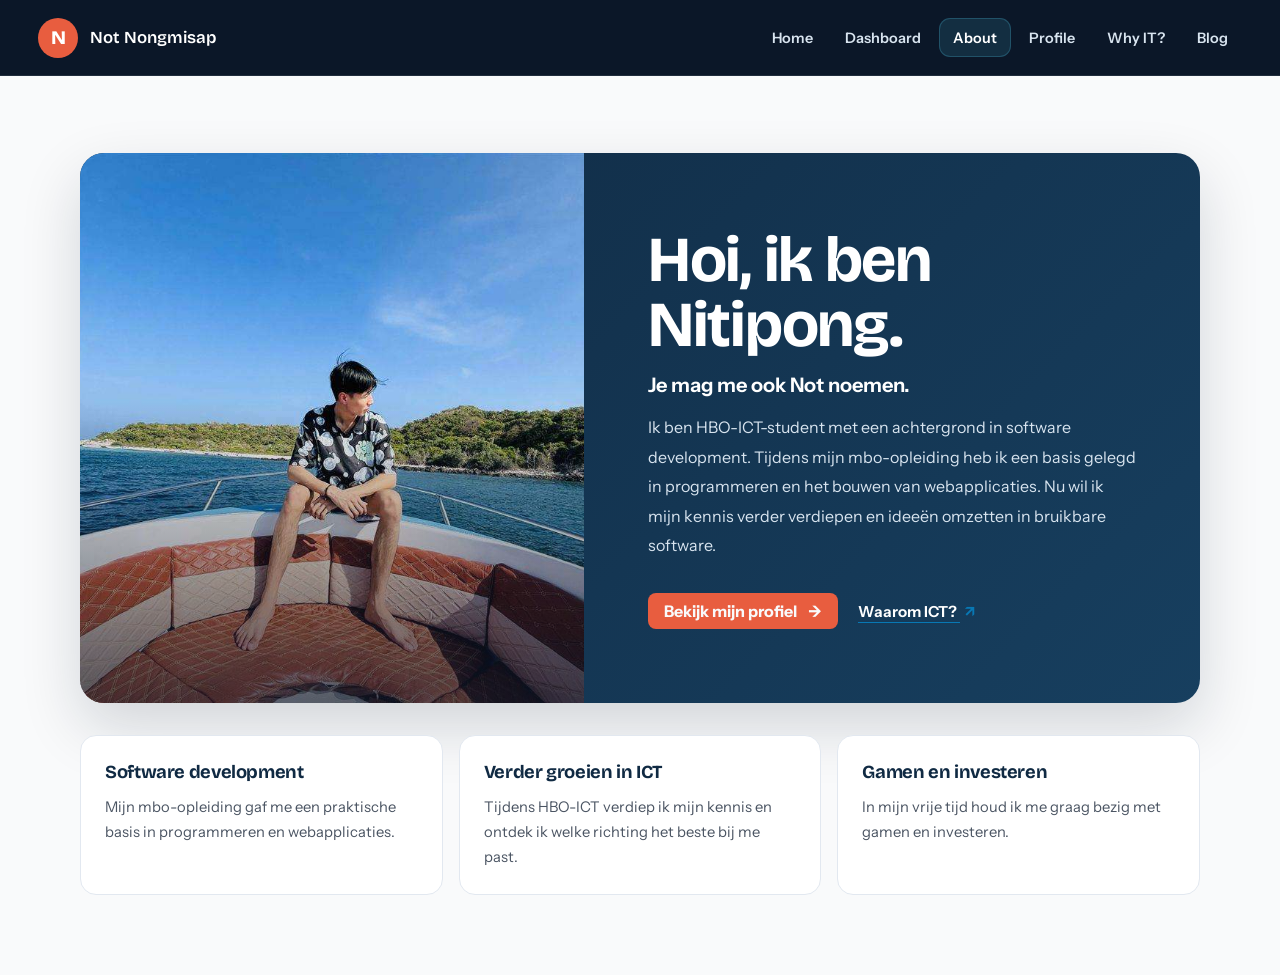
==== commit 8ebbd6cd: "Refine portfolio pages and styling Co-authored-by: Copilot <223556219+Copilot@users.noreply.github.c" ====
--- a/about.html
+++ b/about.html
@@ -5,6 +5,9 @@
     <meta charset="UTF-8">
     <meta name="viewport" content="width=device-width, initial-scale=1.0">
     <title>About | Not Nongmisap</title>
+    <link rel="preconnect" href="https://fonts.googleapis.com">
+    <link rel="preconnect" href="https://fonts.gstatic.com" crossorigin>
+    <link rel="stylesheet" href="https://fonts.googleapis.com/css2?family=Bricolage+Grotesque:opsz,wght@12..96,600;12..96,800&family=Instrument+Sans:wght@400;500;600;700&display=swap">
     <link rel="stylesheet" href="assets/css/style.css">
     <script src="assets/js/nav.js" defer></script>
 </head>
@@ -13,7 +16,7 @@
     <nav aria-label="Hoofdnavigatie">
         <a class="nav-brand" href="index.html">
             <span class="nav-brand-mark" aria-hidden="true">N</span>
-            <span class="nav-brand-copy"><strong>NOT</strong><small>PORTFOLIO</small></span>
+            <span class="nav-brand-copy">Not Nongmisap</span>
         </a>
         <button class="nav-toggle" type="button" aria-expanded="false" aria-controls="nav-links" aria-label="Menu openen">
             <span class="nav-toggle-bar" aria-hidden="true"></span>
@@ -35,13 +38,10 @@
             <div class="about-card">
                 <div class="about-photo">
                     <img src="assets/images/profile.jpg" alt="Nitipong Nongmisap, ook bekend als Not">
-                    <div class="about-photo-caption">
-                    </div>
                 </div>
 
                 <div class="about-copy">
-                    <p class="about-eyebrow">Even voorstellen</p>
-                    <h1 id="about-heading">Hoi, ik ben <span>Nitipong.</span></h1>
+                    <h1 id="about-heading">Hoi, ik ben Nitipong.</h1>
                     <p class="about-lead">Je mag me ook Not noemen.</p>
                     <p class="about-description">
                         Ik ben HBO-ICT-student met een achtergrond in software development. Tijdens mijn mbo-opleiding
@@ -58,17 +58,14 @@
 
         <section class="about-details" aria-label="Meer over mij">
             <article class="about-detail">
-                <span class="about-detail-label">Mijn achtergrond</span>
                 <h2>Software development</h2>
                 <p>Mijn mbo-opleiding gaf me een praktische basis in programmeren en webapplicaties.</p>
             </article>
             <article class="about-detail">
-                <span class="about-detail-label">Waar ik nu aan werk</span>
                 <h2>Verder groeien in ICT</h2>
                 <p>Tijdens HBO-ICT verdiep ik mijn kennis en ontdek ik welke richting het beste bij me past.</p>
             </article>
             <article class="about-detail">
-                <span class="about-detail-label">Buiten school</span>
                 <h2>Gamen en investeren</h2>
                 <p>In mijn vrije tijd houd ik me graag bezig met gamen en investeren.</p>
             </article>
--- a/assets/css/style.css
+++ b/assets/css/style.css
@@ -25,10 +25,12 @@
     --color-accent: #e85d3f;
     --color-accent-hover: #c94a31;
     --color-accent-teal: #15807b;
-    --color-accent-blue: #3f9fbc;
+    --color-accent-blue: #0878b4;
+    --font-display: 'Bricolage Grotesque', 'Segoe UI', sans-serif;
+    --font-body: 'Instrument Sans', -apple-system, BlinkMacSystemFont, 'Segoe UI', sans-serif;
     --color-secondary: #0878b4;
     --color-secondary-hover: #065a8c;
-    --color-blue: #3b82f6;
+    --color-blue: #0878b4;
     --color-bluegray: #2d4157;
     --color-slate: #1e293b;
     --color-slate-dark: #173f5f;
@@ -50,7 +52,7 @@
 
 body {
     margin: 0;
-    font-family: -apple-system, BlinkMacSystemFont, 'Segoe UI', 'Roboto', 'Oxygen', 'Ubuntu', 'Cantarell', sans-serif;
+    font-family: var(--font-body);
     padding: 0;
     background-color: var(--color-page-background);
     color: var(--color-text);
@@ -64,6 +66,8 @@
 h1,
 h2,
 h3 {
+    font-family: var(--font-display);
+    letter-spacing: -0.02em;
     overflow-wrap: break-word;
 }
 
@@ -138,10 +142,8 @@
     gap: 1.5rem;
     padding: 0.65rem clamp(1rem, 3vw, 2.5rem);
     border-bottom: 1px solid rgba(216, 228, 239, 0.1);
-    background: rgba(11, 23, 40, 0.96);
+    background: #0b1728;
     color: var(--color-page-background);
-    box-shadow: 0 8px 24px rgba(15, 23, 42, 0.18);
-    backdrop-filter: blur(16px);
 }
 
 .nav-brand {
@@ -158,30 +160,18 @@
     width: 2.5rem;
     height: 2.5rem;
     place-items: center;
-    border-radius: 0.75rem;
-    background: linear-gradient(135deg, var(--color-accent), var(--color-accent-hover));
-    box-shadow: 0 5px 14px rgba(232, 93, 63, 0.25);
+    border-radius: 50%;
+    background: var(--color-accent);
     color: var(--color-white);
-    font-size: 1.1rem;
-    font-weight: 850;
+    font-family: var(--font-display);
+    font-size: 1.2rem;
+    font-weight: 800;
 }
 
 .nav-brand-copy {
-    display: grid;
-    gap: 0.18rem;
-    line-height: 1;
-}
-
-.nav-brand-copy strong {
-    font-size: 0.88rem;
-    letter-spacing: 0.16em;
-}
-
-.nav-brand-copy small {
-    color: var(--color-text-subtle);
-    font-size: 0.58rem;
-    font-weight: 700;
-    letter-spacing: 0.18em;
+    font-family: var(--font-display);
+    font-size: 1.05rem;
+    font-weight: 600;
 }
 
 .nav-links {
@@ -212,7 +202,6 @@
 .nav-links a:hover {
     background-color: rgba(255, 255, 255, 0.08);
     color: var(--color-white);
-    transform: translateY(-1px);
 }
 
 .nav-links a.active {
@@ -318,10 +307,6 @@
         padding: 0.85rem 1rem;
         font-size: 1rem;
     }
-
-    .nav-links a:hover {
-        transform: translateX(3px);
-    }
 }
 
 @media (max-width: 760px) and (prefers-reduced-motion: reduce) {
@@ -341,10 +326,7 @@
     min-height: calc(100svh - var(--nav-height));
     box-sizing: border-box;
     padding: 2rem;
-    background:
-        radial-gradient(ellipse at 18% 22%, rgba(63, 159, 188, 0.28), transparent 38%),
-        radial-gradient(ellipse at 82% 76%, rgba(232, 93, 63, 0.18), transparent 34%),
-        linear-gradient(135deg, #0b1728 0%, #122b43 52%, #102a43 100%);
+    background: var(--color-text-navy);
     font-size: 1.5rem;
     text-align: center;
     color: var(--color-page-background);
@@ -354,39 +336,10 @@
     align-items: center;
 }
 
-#home::before,
-#home::after {
-    content: "";
-    position: absolute;
-    inset: 0;
-    pointer-events: none;
-}
-
-#home::before {
-    z-index: -1;
-    background-image:
-        linear-gradient(rgba(255, 255, 255, 0.035) 1px, transparent 1px),
-        linear-gradient(90deg, rgba(255, 255, 255, 0.035) 1px, transparent 1px);
-    background-size: 52px 52px;
-    mask-image: linear-gradient(to bottom, black, transparent 88%);
-}
-
-#home::after {
-    z-index: -1;
-    inset: auto auto 10% 50%;
-    width: min(60vw, 760px);
-    aspect-ratio: 1;
-    border: 1px solid rgba(255, 255, 255, 0.08);
-    border-radius: 50%;
-    box-shadow: 0 0 0 58px rgba(255, 255, 255, 0.025), 0 0 0 116px rgba(255, 255, 255, 0.018);
-    transform: translateX(-50%);
-}
-
 #home h1 {
     font-size: clamp(2rem, 8vw, 3rem);
-    font-weight: 700;
+    font-weight: 800;
     margin-bottom: 1rem;
-    letter-spacing: -1px;
 }
 
 #home p {
@@ -627,30 +580,6 @@
     object-position: center;
 }
 
-.about-photo-caption {
-    position: absolute;
-    z-index: 1;
-    right: 1.5rem;
-    bottom: 1.5rem;
-    left: 1.5rem;
-    display: flex;
-    align-items: center;
-    gap: 0.65rem;
-    color: var(--color-white);
-    font-size: 0.9rem;
-    font-weight: 650;
-    letter-spacing: 0.02em;
-}
-
-.about-photo-dot {
-    width: 0.6rem;
-    height: 0.6rem;
-    flex: 0 0 auto;
-    border-radius: 50%;
-    background: var(--color-accent);
-    box-shadow: 0 0 0 5px rgba(232, 93, 63, 0.2);
-}
-
 .about-copy {
     display: flex;
     flex-direction: column;
@@ -660,26 +589,11 @@
     color: var(--color-text-lightest);
 }
 
-.about-eyebrow,
-.about-detail-label {
-    margin: 0 0 1rem;
-    color: var(--color-accent-blue);
-    font-size: 0.75rem;
-    font-weight: 800;
-    letter-spacing: 0.14em;
-    text-transform: uppercase;
-}
-
 .about-copy h1 {
     margin: 0;
     color: var(--color-white);
     font-size: clamp(2.6rem, 5vw, 4.5rem);
-    letter-spacing: -0.055em;
     line-height: 1.02;
-}
-
-.about-copy h1 span {
-    color: var(--color-accent);
 }
 
 .about-lead {
@@ -737,14 +651,6 @@
     border: 1px solid var(--color-border);
     border-radius: 1rem;
     background: var(--color-white);
-    box-shadow: 0 10px 28px var(--color-shadow-navy-faint);
-}
-
-.about-detail-label {
-    display: block;
-    margin-bottom: 0.75rem;
-    color: var(--color-accent-teal);
-    letter-spacing: 0.09em;
 }
 
 .about-detail h2 {
@@ -838,7 +744,7 @@
     background-color: var(--color-white);
     border-radius: 0.75rem;
     overflow: hidden;
-    box-shadow: 0 16px 32px var(--color-shadow-black-strong);
+    border: 1px solid var(--color-border);
     padding: 1.5rem;
     display: flex;
     flex-direction: column;
@@ -882,39 +788,6 @@
 
 html {
     scroll-behavior: smooth;
-}
-
-#experience {
-    scroll-margin-top: calc(var(--nav-height) + 1rem);
-}
-
-.profile-experience-link {
-    display: inline-flex;
-    align-items: center;
-    gap: 0.5rem;
-    margin: 0 0 1rem;
-    padding: 0.7rem 1rem;
-    border-radius: 0.65rem;
-    background: var(--color-secondary);
-    color: var(--color-white);
-    font-weight: 700;
-    text-decoration: none;
-    transition: background-color 180ms ease, transform 180ms ease;
-}
-
-.profile-experience-link:hover {
-    background: var(--color-blue);
-    transform: translateY(-1px);
-}
-
-.profile-experience-link:focus-visible {
-    outline: 3px solid var(--color-blue);
-    outline-offset: 3px;
-}
-
-#experience:target {
-    outline: 2px solid var(--color-accent-blue);
-    outline-offset: 4px;
 }
 
 @media (prefers-reduced-motion: reduce) {
@@ -959,13 +832,11 @@
 }
 
 .profile-social-link {
-    transition: border-color 180ms ease, transform 180ms ease, box-shadow 180ms ease;
+    transition: border-color 180ms ease;
 }
 
 .profile-social-link:hover {
-    transform: translateY(-2px);
     border-color: var(--color-accent-blue);
-    box-shadow: 0 10px 24px var(--color-shadow-navy-faint);
 }
 
 .profile-social-link span,
@@ -991,10 +862,8 @@
 }
 
 .profile-hero {
-    background: linear-gradient(135deg, var(--color-text-navy), var(--color-slate-dark));
-    border-left: 5px solid var(--color-accent);
+    background: var(--color-text-navy);
     border-radius: 0.75rem;
-    box-shadow: 0 18px 40px var(--color-shadow-navy-medium);
     display: block;
     margin: 2rem 0;
     padding: clamp(2rem, 5vw, 4rem);
@@ -1021,7 +890,7 @@
 
 .profile-hero + .profile-hero {
     background: var(--color-white);
-    border-left: 5px solid var(--color-secondary);
+    border: 1px solid var(--color-border);
     color: var(--color-text);
 }
 
@@ -1055,10 +924,21 @@
 }
 .swot div{
     background: var(--color-white);
+    border: 1px solid var(--color-border);
+    border-top: 3px solid var(--swot-color);
     border-radius: 0.75rem;
-    box-shadow: 0 12px 30px var(--color-shadow-navy-soft);
     padding: 1.75rem;
 }
+
+.swot h3 {
+    margin-top: 0;
+    color: var(--swot-color);
+}
+
+.swot .strength { --swot-color: var(--color-accent-teal); }
+.swot .weakness { --swot-color: var(--color-accent); }
+.swot .opportunity { --swot-color: var(--color-secondary); }
+.swot .threat { --swot-color: var(--color-text-navy); }
 
 @media (max-width: 700px) {
     .profile-hero .home-stats {
@@ -1088,19 +968,6 @@
     border-bottom: 1px solid var(--color-border);
 }
 
-.hero::before {
-    position: absolute;
-    top: -180px;
-    right: -180px;
-    width: 500px;
-    height: 500px;
-    border-radius: 50%;
-    background: var(--color-secondary-glow);
-    filter: blur(70px);
-    content: "";
-    pointer-events: none;
-}
-
 .hero h1 {
     position: relative;
     max-width: 800px;
@@ -1108,16 +975,7 @@
     color: var(--color-text-navy);
     font-size: clamp(2.8rem, 7vw, 5rem);
     font-weight: 800;
-    letter-spacing: -0.065em;
     line-height: 1.08;
-}
-
-.hero h1 span {
-    color: var(--color-blue);
-}
-
-.hero h1 .hero-highlight {
-    color: var(--color-accent);
 }
 
 .hero-description {
@@ -1128,31 +986,6 @@
     line-height: 1.9;
 }
 
-.hero-link {
-    display: inline-flex;
-    align-items: center;
-    gap: 12px;
-    margin-top: 28px;
-    padding: 13px 20px;
-    border-radius: 12px;
-    background: var(--color-accent);
-    color: var(--color-white);
-    font-size: 0.9rem;
-    font-weight: 700;
-    text-decoration: none;
-    transition: background 180ms ease, transform 180ms ease;
-}
-
-.hero-link:hover {
-    background: var(--color-accent-hover);
-    transform: translateY(-2px);
-}
-
-.hero-link:focus-visible {
-    outline: 3px solid var(--color-blue);
-    outline-offset: 3px;
-}
-
 .content-section {
     padding-block: 76px;
     border-bottom: 1px solid var(--color-border);
@@ -1221,12 +1054,6 @@
     border: 1px solid var(--color-border);
     border-radius: var(--radius);
     background: var(--color-white);
-    transition: transform 180ms ease, box-shadow 180ms ease;
-}
-
-.principle-card:hover {
-    transform: translateY(-4px);
-    box-shadow: 0 14px 32px var(--color-shadow-navy-faint);
 }
 
 .principle-number {
@@ -1355,12 +1182,57 @@
 }
 
 .goal-list li {
-    margin-bottom: 1rem;
-    padding: 1.25rem 1.5rem;
-    border-left: 4px solid var(--color-accent);
-    border-radius: 0.5rem;
-    background: var(--color-white);
-    box-shadow: 0 8px 20px var(--color-shadow-navy-faint);
+    padding: 1.25rem 0;
+    border-top: 1px solid var(--color-border);
+}
+
+.goal-list li:last-child {
+    border-bottom: 1px solid var(--color-border);
+}
+
+/* Why IT: toekomst-tijdlijn */
+.timeline {
+    max-width: 780px;
+    margin: 0;
+    padding: 0;
+    list-style: none;
+}
+
+.timeline li {
+    display: grid;
+    grid-template-columns: 9rem minmax(0, 1fr);
+    column-gap: 1.5rem;
+    padding: 1.5rem 0;
+    border-top: 1px solid var(--color-border);
+}
+
+.timeline-when {
+    grid-row: span 2;
+    color: var(--color-accent);
+    font-family: var(--font-display);
+    font-size: 1.1rem;
+    font-weight: 800;
+}
+
+.timeline h3 {
+    margin: 0 0 0.35rem;
+    color: var(--color-text-navy);
+}
+
+.timeline p {
+    margin: 0;
+    color: var(--color-text-muted);
+    line-height: 1.8;
+}
+
+.progress-label {
+    margin: 1.5rem 0 0;
+    color: var(--color-text-navy);
+    font-weight: 600;
+}
+
+#progressbar {
+    margin-top: 0.5rem;
 }
 
 .goal-list h3 {
@@ -1435,9 +1307,17 @@
         width: calc(100% - 32px);
     }
 
-    .goal-list li,
     .swot div {
         padding: 1.25rem;
+    }
+
+    .timeline li {
+        grid-template-columns: 1fr;
+    }
+
+    .timeline-when {
+        grid-row: auto;
+        margin-bottom: 0.25rem;
     }
 }
 
@@ -1461,8 +1341,7 @@
     }
 
     .btn,
-    .btn-secondary,
-    .hero-link {
+    .btn-secondary {
         padding: 0.6rem 0.9rem;
     }
 }
